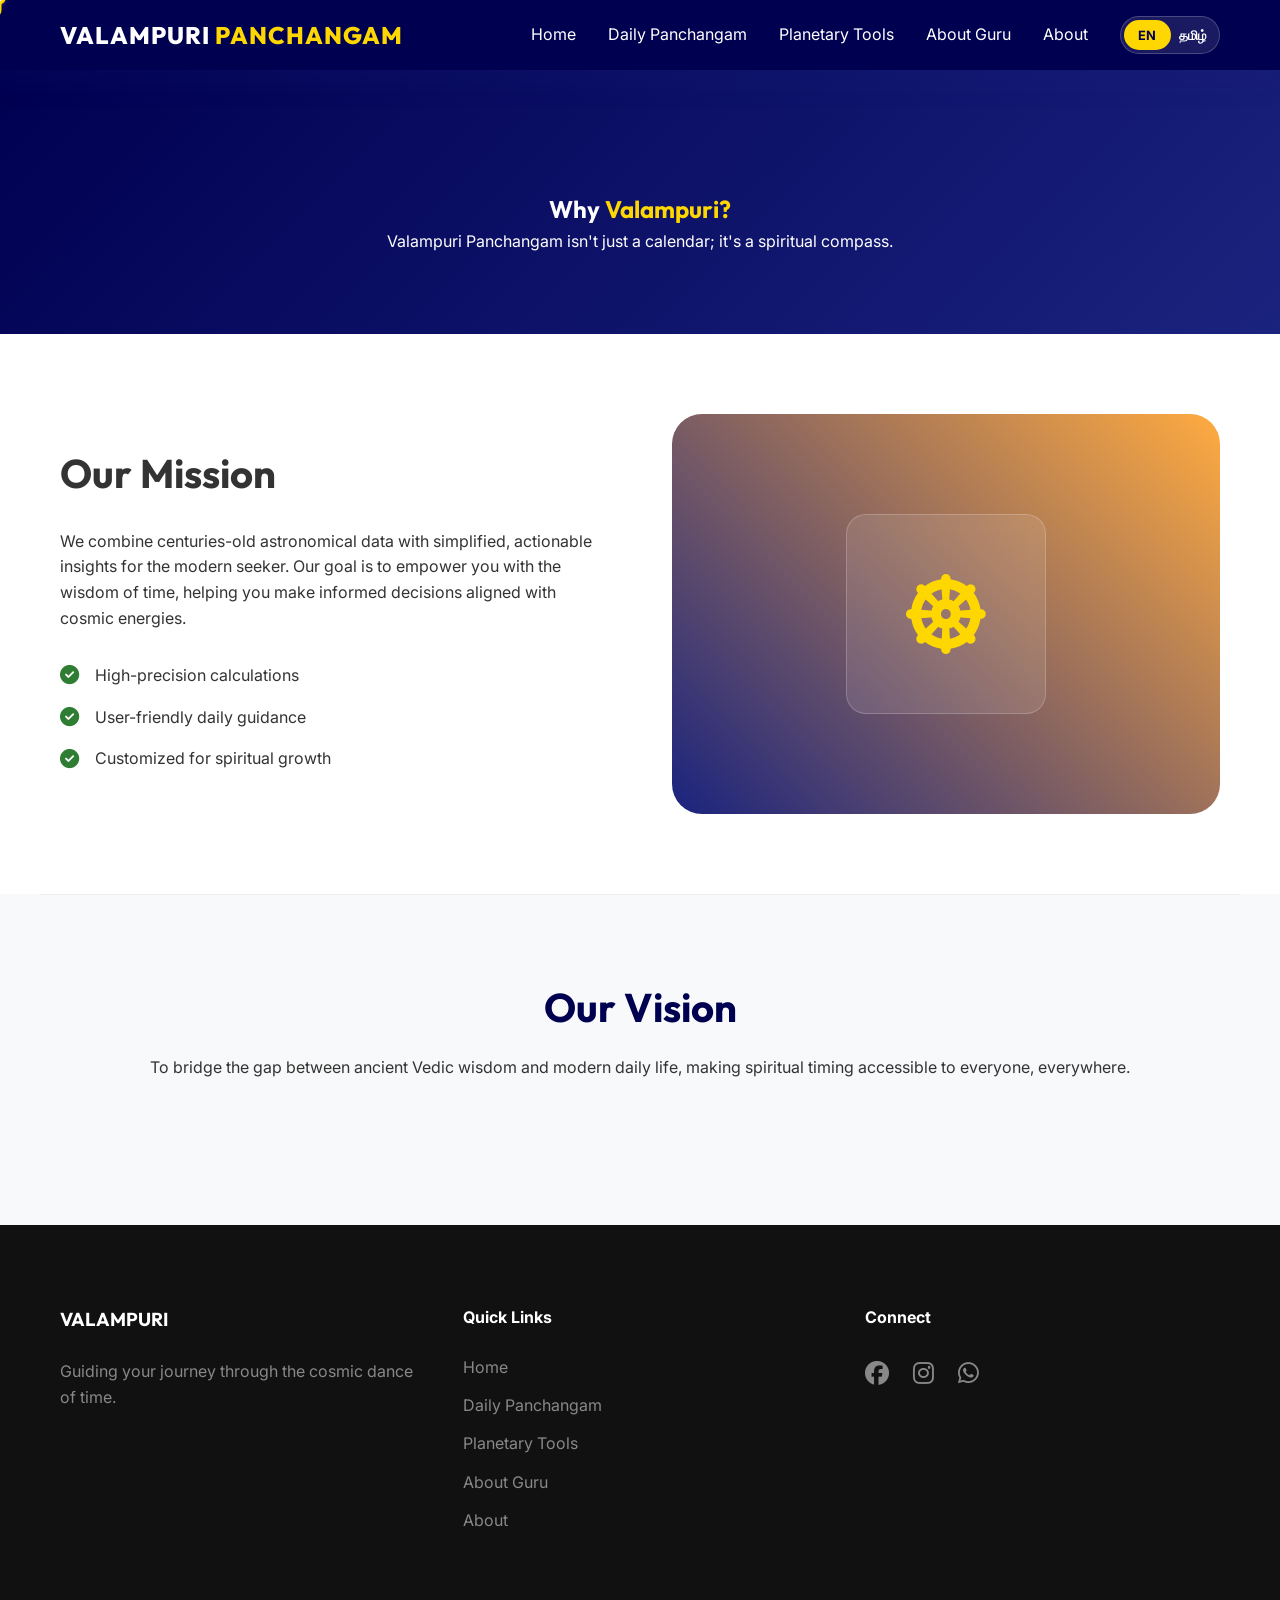
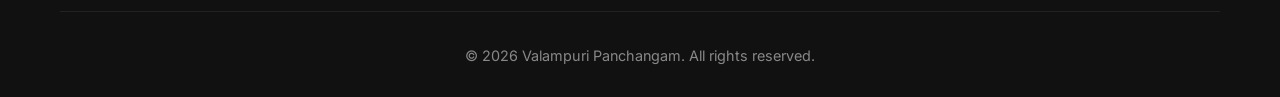
==== about.html @ 5caefc54 "Finalized custom Ganesh cursor and added dedicated Guru section with navigation updates" ====
<!DOCTYPE html>
<html lang="en">

<head>
    <meta charset="UTF-8">
    <meta name="viewport" content="width=device-width, initial-scale=1.0">
    <title>About Us | Valampuri Panchangam</title>
    <meta name="description"
        content="Learn about Valampuri Panchangam - your spiritual compass for daily cosmic alignment and prosperity.">
    <!-- Google Fonts -->
    <link rel="preconnect" href="https://fonts.googleapis.com">
    <link rel="preconnect" href="https://fonts.gstatic.com" crossorigin>
    <link
        href="https://fonts.googleapis.com/css2?family=Inter:wght@300;400;600&family=Outfit:wght@400;600;800&display=swap"
        rel="stylesheet">
    <!-- Custom CSS -->
    <link rel="stylesheet" href="style.css">
    <!-- Font Awesome for Icons -->
    <link rel="stylesheet" href="https://cdnjs.cloudflare.com/ajax/libs/font-awesome/6.4.0/css/all.min.css">
</head>

<body>
    <header>
        <nav class="container">
            <div class="logo">VALAMPURI <span>PANCHANGAM</span></div>
            <ul class="nav-links">
                <li><a href="index.html#home" data-i18n="nav_home">Home</a></li>
                <li><a href="panchangam.html" data-i18n="nav_panchangam">Daily Panchangam</a></li>
                <li><a href="tools.html" data-i18n="nav_tools">Planetary Tools</a></li>
                <li><a href="guru.html" data-i18n="nav_guru">About Guru</a></li>
                <li><a href="about.html" data-i18n="nav_about">About</a></li>
                <li>
                    <div class="lang-toggle" id="langToggle">
                        <span class="lang-opt" data-lang="en">EN</span>
                        <span class="lang-opt" data-lang="ta">தமிழ்</span>
                        <div class="lang-slider"></div>
                    </div>
                </li>
            </ul>
            <div class="menu-toggle"><i class="fas fa-bars"></i></div>
        </nav>
    </header>

    <main>
        <section class="tools-hero">
            <div class="container hero-content">
                <h1 data-i18n="about_title">Why <span class="highlight">Valampuri?</span></h1>
                <p data-i18n="about_desc">Valampuri Panchangam isn't just a calendar; it's a spiritual compass.</p>
            </div>
        </section>

        <section class="about reveal" style="background: #fff; padding: 80px 0;">
            <div class="container about-flex">
                <div class="about-text">
                    <h2 data-i18n="about_mission_title">Our Mission</h2>
                    <p data-i18n="about_mission_desc">We combine centuries-old astronomical data with simplified,
                        actionable insights for the modern seeker. Our goal is to empower you with the wisdom of time,
                        helping you make informed decisions aligned with cosmic energies.</p>
                    <ul class="check-list">
                        <li><i class="fas fa-check-circle"></i> <span data-i18n="about_point1">High-precision
                                calculations</span></li>
                        <li><i class="fas fa-check-circle"></i> <span data-i18n="about_point2">User-friendly daily
                                guidance</span></li>
                        <li><i class="fas fa-check-circle"></i> <span data-i18n="about_point3">Customized for spiritual
                                growth</span></li>
                    </ul>
                </div>
                <div class="about-image">
                    <div class="image-glass">
                        <i class="fas fa-dharmachakra"></i>
                    </div>
                </div>
            </div>
        </section>

        <section class="container reveal" style="padding: 80px 0; border-top: 1px solid #eee;">
            <div class="section-header">
                <h2 data-i18n="about_vision_title">Our Vision</h2>
                <p data-i18n="about_vision_desc">To bridge the gap between ancient Vedic wisdom and modern daily life,
                    making spiritual timing accessible to everyone, everywhere.</p>
            </div>
        </section>
    </main>

    <footer>
        <div class="container">
            <div class="footer-grid">
                <div class="footer-brand">
                    <h3 data-i18n="footer_brand">VALAMPURI</h3>
                    <p data-i18n="footer_desc">Guiding your journey through the cosmic dance of time.</p>
                </div>
                <div class="footer-links">
                    <h4 data-i18n="footer_links_title">Quick Links</h4>
                    <ul>
                        <li><a href="index.html#home" data-i18n="nav_home">Home</a></li>
                        <li><a href="panchangam.html" data-i18n="nav_panchangam">Daily Panchangam</a></li>
                        <li><a href="tools.html" data-i18n="nav_tools">Planetary Tools</a></li>
                        <li><a href="guru.html" data-i18n="nav_guru">About Guru</a></li>
                        <li><a href="about.html" data-i18n="nav_about">About</a></li>
                    </ul>
                </div>
                <div class="footer-contact">
                    <h4 data-i18n="footer_connect">Connect</h4>
                    <div class="social-icons">
                        <a href="#"><i class="fab fa-facebook"></i></a>
                        <a href="#"><i class="fab fa-instagram"></i></a>
                        <a href="#"><i class="fab fa-whatsapp"></i></a>
                    </div>
                </div>
            </div>
            <div class="footer-bottom">
                <p>&copy; 2026 Valampuri Panchangam. All rights reserved.</p>
            </div>
        </div>
    </footer>

    <script src="cursor.js" defer></script>
    <script>
        const translations = {
            en: {
                nav_home: "Home",
                nav_panchangam: "Daily Panchangam",
                nav_tools: "Planetary Tools",
                nav_guru: "About Guru",
                nav_about: "About",
                about_title: "Why <span class='highlight'>Valampuri?</span>",
                about_desc: "Valampuri Panchangam isn't just a calendar; it's a spiritual compass.",
                about_mission_title: "Our Mission",
                about_mission_desc: "We combine centuries-old astronomical data with simplified, actionable insights for the modern seeker. Our goal is to empower you with the wisdom of time, helping you make informed decisions aligned with cosmic energies.",
                about_point1: "High-precision calculations",
                about_point2: "User-friendly daily guidance",
                about_point3: "Customized for spiritual growth",
                about_vision_title: "Our Vision",
                about_vision_desc: "To bridge the gap between ancient Vedic wisdom and modern daily life, making spiritual timing accessible to everyone, everywhere.",
                footer_brand: "VALAMPURI",
                footer_desc: "Guiding your journey through the cosmic dance of time.",
                footer_links_title: "Quick Links",
                footer_connect: "Connect"
            },
            ta: {
                nav_home: "முகப்பு",
                nav_panchangam: "நித்ய பஞ்சாங்கம்",
                nav_tools: "கோள் கருவிகள்",
                nav_guru: "குருவைப் பற்றி",
                nav_about: "எங்களைப் பற்றி",
                about_title: "ஏன் <span class='highlight'>வலம்புரி?</span>",
                about_desc: "வலம்புரி பஞ்சாங்கம் என்பது ஒரு காலண்டர் மட்டுமல்ல; அது ஒரு ஆன்மீக திசைகாட்டி.",
                about_mission_title: "எங்கள் நோக்கம்",
                about_mission_desc: "நவீன தேடுபவருக்கான எளிய மற்றும் செயல்பாட்டு நுண்ணறிவுடன் பல நூற்றாண்டுகள் பழமையான வானியல் தரவை நாங்கள் இணைக்கிறோம். காலத்தின் ஞானத்தின் மூலம் உங்களுக்கு அதிகாரம் அளிப்பதே எங்களது குறிக்கோள்.",
                about_point1: "உயர் துல்லியமான கணக்கீடுகள்",
                about_point2: "பயன்படுத்த எளிதான தினசரி வழிகாட்டுதல்",
                about_point3: "ஆன்மீக வளர்ச்சிக்காக வடிவமைக்கப்பட்டது",
                about_vision_title: "எங்கள் பார்வை",
                about_vision_desc: "பண்டைய வேத ஞானத்திற்கும் நவீன அன்றாட வாழ்க்கைக்கும் இடையிலான இடைவெளியைக் குறைப்பதன் மூலம் ஆன்மீக நேரத்தை அனைவருக்கும் அணுகக்கூடியதாக மாற்றுவதே எங்கள் பார்வை.",
                footer_brand: "வலம்புரி",
                footer_desc: "காலத்தின் பிரபஞ்ச நடனத்தின் மூலம் உங்கள் பயணத்தை வழிநடத்துகிறது.",
                footer_links_title: "விரைவான இணைப்புகள்",
                footer_connect: "இணைக்கவும்"
            }
        };

        const langToggle = document.querySelector('#langToggle');
        const langOpts = document.querySelectorAll('.lang-opt');

        function updateLanguage(lang) {
            document.querySelectorAll('[data-i18n]').forEach(el => {
                const key = el.getAttribute('data-i18n');
                if (translations[lang] && translations[lang][key]) {
                    el.innerHTML = translations[lang][key];
                }
            });

            langToggle.classList.toggle('active', lang === 'ta');
            langOpts.forEach(opt => opt.classList.toggle('active', opt.dataset.lang === lang));
            localStorage.setItem('valampuri_lang', lang);
        }

        langToggle.addEventListener('click', () => {
            const currentLang = localStorage.getItem('valampuri_lang') || 'en';
            const nextLang = currentLang === 'en' ? 'ta' : 'en';
            updateLanguage(nextLang);
        });

        const savedLang = localStorage.getItem('valampuri_lang') || 'en';
        updateLanguage(savedLang);

        const menuToggle = document.querySelector('.menu-toggle');
        const navLinks = document.querySelector('.nav-links');
        menuToggle.addEventListener('click', () => {
            navLinks.classList.toggle('active');
        });

        const observer = new IntersectionObserver((entries) => {
            entries.forEach(entry => {
                if (entry.isIntersecting) {
                    entry.target.classList.add('active');
                }
            });
        }, { threshold: 0.1 });

        document.querySelectorAll('.reveal').forEach(el => observer.observe(el));
    </script>
</body>

</html>
---- style.css ----
:root {
    --primary: #1a237e;
    --primary-light: #534bae;
    --primary-dark: #000051;
    --secondary: #ffd700;
    --accent: #ffab40;
    --text-main: #333;
    --text-light: #f4f4f4;
    --white: #ffffff;
    --glass: rgba(255, 255, 255, 0.1);
    --glass-border: rgba(255, 255, 255, 0.2);
    --shadow: 0 8px 32px 0 rgba(31, 38, 135, 0.15);
}

* {
    margin: 0;
    padding: 0;
    box-sizing: border-box;
}

body {
    font-family: 'Inter', sans-serif;
    line-height: 1.6;
    color: var(--text-main);
    background-color: #f8f9fa;
    overflow-x: hidden;
    cursor: default;
    /* Fallback */
}

/* Custom Cursor Styles */
.cursor-dot,
.cursor-outline {
    pointer-events: none;
    position: fixed;
    top: 0;
    left: 0;
    transform: translate(-50%, -50%);
    z-index: 9999;
    transition: opacity 0.3s ease-in-out, transform 0.3s ease-out;
}

.cursor-dot {
    width: 6px;
    height: 6px;
    background-color: #ffffff;
    border-radius: 50%;
    box-shadow: 0 0 5px rgba(255, 255, 255, 0.8);
}

.cursor-outline {
    width: 44px;
    height: 44px;
    background-image: url('data:image/svg+xml;utf8,<svg xmlns="http://www.w3.org/2000/svg" width="44" height="44" viewBox="0 0 32 32"><path d="M12 11C12 7 14 4 16 4C18 4 20 7 20 11C20 15 18 18 16 18C16 18 16 21 16 23C16 27 12 28 10 28C8 28 7 26 7 24" stroke="%23ffd700" stroke-width="2.2" stroke-linecap="round" fill="none"/><path d="M20 9Q25 7 25 12Q25 15 20 14" stroke="%23ffd700" stroke-width="2" stroke-linecap="round" fill="none"/><path d="M12 9Q7 7 7 12Q7 15 12 14" stroke="%23ffd700" stroke-width="2" stroke-linecap="round" fill="none"/><circle cx="16" cy="10" r="1.2" fill="%23ffd700"/></svg>');
    background-size: contain;
    background-repeat: no-repeat;
    opacity: 1;
    display: flex;
    align-items: center;
    justify-content: center;
    pointer-events: none;
}

.cursor-star {
    width: 10px;
    height: 10px;
    background-color: var(--secondary);
    /* Premium Yellow */
    clip-path: polygon(50% 0%, 61% 39%, 100% 50%, 61% 61%, 50% 100%, 39% 61%, 0% 50%, 39% 39%);
    position: absolute;
    top: 10px;
    /* Positioned at the standard 'Third Eye' / Forehead area */
    left: 17px;
    animation: rotateStar 1.5s linear infinite;
}

@keyframes rotateStar {
    0% {
        transform: rotate(0deg);
    }

    100% {
        transform: rotate(360deg);
    }
}

/* Hidden on mobile/touch */
@media (hover: none) and (pointer: coarse) {

    .cursor-dot,
    .cursor-outline {
        display: none;
    }
}

body.cursor-hidden .cursor-dot,
body.cursor-hidden .cursor-outline {
    opacity: 0;
}

h1,
h2,
h3,
.logo {
    font-family: 'Outfit', sans-serif;
}

.container {
    max-width: 1200px;
    margin: 0 auto;
    padding: 0 20px;
}

/* Header & Nav */
header {
    background: var(--primary-dark);
    padding: 1rem 0;
    position: sticky;
    top: 0;
    z-index: 1000;
    box-shadow: var(--shadow);
}

nav {
    display: flex;
    justify-content: space-between;
    align-items: center;
}

.logo {
    color: var(--white);
    font-size: 1.5rem;
    font-weight: 800;
    letter-spacing: 1px;
}

.logo span {
    color: var(--secondary);
}

.nav-links {
    display: flex;
    list-style: none;
    gap: 2rem;
    align-items: center;
}

.nav-links a {
    color: var(--white);
    text-decoration: none;
    font-weight: 400;
    transition: color 0.3s;
}

.nav-links a:hover {
    color: var(--secondary);
}

.btn-primary {
    background: var(--accent);
    color: var(--white) !important;
    padding: 0.6rem 1.2rem;
    border-radius: 50px;
    font-weight: 600;
}

.menu-toggle {
    display: none;
    color: var(--white);
    font-size: 1.5rem;
}

/* Hero Section */
.hero {
    height: 90vh;
    background: linear-gradient(135deg, rgba(26, 35, 126, 0.8) 0%, rgba(26, 35, 126, 0.9) 100%), url('hero-bg.png');
    background-size: cover;
    background-position: center;
    position: relative;
    display: flex;
    align-items: center;
    color: var(--white);
    overflow: hidden;
    min-height: 100vh;
}

/* Scroll Reveal Classes */
.reveal {
    opacity: 0;
    transform: translateY(30px);
    transition: all 0.8s ease-out;
}

.reveal.active {
    opacity: 1;
    transform: translateY(0);
}


.hero-overlay {
    position: absolute;
    top: 0;
    left: 0;
    width: 100%;
    height: 100%;
    background: radial-gradient(circle at center, transparent 0%, rgba(0, 0, 0, 0.4) 100%);
}

.hero-content {
    position: relative;
    z-index: 1;
    text-align: center;
}

/* Modern Language Toggle */
.lang-toggle {
    display: flex;
    background: var(--glass);
    border: 1px solid var(--glass-border);
    border-radius: 50px;
    padding: 3px;
    position: relative;
    cursor: pointer;
    width: 100px;
    height: 38px;
    backdrop-filter: blur(10px);
    user-select: none;
}

.lang-opt {
    flex: 1;
    text-align: center;
    font-size: 0.8rem;
    font-weight: 700;
    color: var(--white);
    position: relative;
    z-index: 2;
    transition: color 0.3s;
    line-height: 32px;
}

.lang-opt.active {
    color: var(--primary-dark);
}

.lang-slider {
    position: absolute;
    top: 3px;
    left: 3px;
    width: 47px;
    height: 30px;
    background: var(--secondary);
    border-radius: 50px;
    z-index: 1;
    transition: transform 0.3s cubic-bezier(0.4, 0, 0.2, 1);
}

.lang-toggle.active .lang-slider {
    transform: translateX(47px);
}

.badge {
    background: var(--glass);
    border: 1px solid var(--glass-border);
    padding: 0.5rem 1rem;
    border-radius: 20px;
    font-size: 0.9rem;
    backdrop-filter: blur(4px);
    margin-bottom: 2rem;
    display: inline-block;
}

.hero h1 {
    font-size: clamp(2.5rem, 8vw, 4.5rem);
    margin-bottom: 1.5rem;
    line-height: 1.1;
}

.highlight {
    color: var(--secondary);
}

.hero p {
    font-size: 1.2rem;
    max-width: 700px;
    margin: 0 auto 2.5rem;
    opacity: 0.9;
}

.hero-btns {
    display: flex;
    gap: 1.5rem;
    justify-content: center;
}

.btn-glow {
    background: var(--secondary);
    color: var(--primary-dark);
    padding: 1rem 2.5rem;
    border-radius: 50px;
    text-decoration: none;
    font-weight: 800;
    box-shadow: 0 0 20px rgba(255, 215, 0, 0.4);
    transition: transform 0.3s, box-shadow 0.3s;
}

.btn-glow:hover {
    transform: translateY(-3px);
    box-shadow: 0 0 30px rgba(255, 215, 0, 0.6);
}

.btn-outline {
    border: 2px solid var(--white);
    color: var(--white);
    padding: 1rem 2.5rem;
    border-radius: 50px;
    text-decoration: none;
    font-weight: 600;
    transition: background 0.3s, color 0.3s;
}

.btn-outline:hover {
    background: var(--white);
    color: var(--primary-dark);
}

/* Features Section */
.features {
    padding: 100px 0;
    background: #fff;
}

.section-header {
    text-align: center;
    margin-bottom: 4rem;
}

.section-header h2 {
    font-size: 2.5rem;
    color: var(--primary-dark);
    margin-bottom: 1rem;
}

.feature-grid {
    display: grid;
    grid-template-columns: repeat(auto-fit, minmax(200px, 1fr));
    gap: 2rem;
}

.feature-card {
    background: #fff;
    padding: 2.5rem;
    border-radius: 20px;
    text-align: center;
    box-shadow: 0 10px 30px rgba(0, 0, 0, 0.05);
    transition: transform 0.3s;
    border: 1px solid #eee;
}

.feature-card:hover {
    transform: translateY(-10px);
}

.feature-card i {
    font-size: 2.5rem;
    color: var(--accent);
    margin-bottom: 1.5rem;
}

.feature-card h3 {
    margin-bottom: 1rem;
    color: var(--primary-dark);
}

/* About Section */
.about {
    padding: 100px 0;
    background: #f0f2f5;
}

.about-flex {
    display: flex;
    align-items: center;
    gap: 4rem;
}

.about-text {
    flex: 1;
}

.about-text h2 {
    font-size: 2.5rem;
    margin-bottom: 1.5rem;
}

.check-list {
    list-style: none;
    margin-top: 2rem;
}

.check-list li {
    margin-bottom: 1rem;
    display: flex;
    align-items: center;
    gap: 1rem;
}

.check-list i {
    color: #2e7d32;
    font-size: 1.2rem;
}

.about-image {
    flex: 1;
    height: 400px;
    background: linear-gradient(45deg, var(--primary), var(--accent));
    border-radius: 30px;
    display: flex;
    align-items: center;
    justify-content: center;
    position: relative;
}

.image-glass {
    width: 200px;
    height: 200px;
    background: rgba(255, 255, 255, 0.1);
    backdrop-filter: blur(10px);
    border: 1px solid rgba(255, 255, 255, 0.2);
    border-radius: 20px;
    display: flex;
    align-items: center;
    justify-content: center;
}

.image-glass i {
    font-size: 5rem;
    color: var(--secondary);
    animation: rotate 20s linear infinite;
}

@keyframes rotate {
    from {
        transform: rotate(0deg);
    }

    to {
        transform: rotate(360deg);
    }
}

/* Release Section */

/* Tools Page Specifics */
.tools-hero {
    padding: 120px 0 80px;
    background: linear-gradient(135deg, var(--primary-dark) 0%, var(--primary) 100%);
    color: var(--white);
    text-align: center;
}

.transit-grid {
    display: grid;
    grid-template-columns: repeat(auto-fit, minmax(250px, 1fr));
    gap: 2rem;
    padding: 80px 20px;
}

.planet-card {
    background: var(--white);
    padding: 3rem 2rem;
    border-radius: 25px;
    text-align: center;
    box-shadow: var(--shadow);
    border: 1px solid #eee;
    transition: transform 0.3s;
}

.planet-card:hover {
    transform: scale(1.05);
}

.planet-card i {
    font-size: 3rem;
    color: var(--accent);
    margin-bottom: 1.5rem;
}

.planet-card h3 {
    margin-bottom: 1rem;
    color: var(--primary-dark);
}

.planet-card p {
    font-size: 0.95rem;
    color: #666;
}

.data-section {
    padding-bottom: 100px;
}

.table-container {
    overflow-x: auto;
    width: 100%;
    margin-top: 3rem;
    background: #fff;
    border-radius: 20px;
    box-shadow: var(--shadow);
}

.transit-table {
    width: 100%;
    border-collapse: collapse;
}

.transit-table th,
.transit-table td {
    padding: 1.5rem;
    text-align: left;
    border-bottom: 1px solid #eee;
}

.transit-table th {
    background: var(--primary-dark);
    color: var(--white);
    font-weight: 600;
}

.transit-table tr:hover {
    background: #fcfcfc;
}

.selector-box {
    margin-top: 50px;
    background: var(--white);
    padding: 2rem;
    border-radius: 20px;
    box-shadow: var(--shadow);
    display: flex;
    align-items: center;
    justify-content: center;
    gap: 2rem;
    border: 1px solid #eee;
}

.selector-box label {
    font-weight: 600;
    color: var(--primary-dark);
}

.data-select {
    padding: 0.8rem 1.5rem;
    border-radius: 50px;
    border: 1px solid #ddd;
    outline: none;
    font-family: inherit;
    font-size: 1rem;
    min-width: 200px;
    cursor: pointer;
    transition: border-color 0.3s;
}

.data-select:focus {
    border-color: var(--accent);
}

@media (max-width: 600px) {

    .transit-table th,
    .transit-table td {
        padding: 0.8rem 0.5rem;
        font-size: 0.8rem;
    }

    .transit-table th:nth-child(1),
    .transit-table td:nth-child(1) {
        width: 25%;
    }

    .transit-table th:nth-child(2),
    .transit-table td:nth-child(2) {
        width: 30%;
    }

    .transit-table th:nth-child(3),
    .transit-table td:nth-child(3) {
        width: 25%;
    }

    .transit-table th:nth-child(4),
    .transit-table td:nth-child(4) {
        width: 20%;
    }
}

/* Footer */
footer {
    background: #111;
    color: #888;
    padding: 80px 0 30px;
}

.footer-grid {
    display: grid;
    grid-template-columns: repeat(auto-fit, minmax(250px, 1fr));
    gap: 3rem;
    margin-bottom: 4rem;
}

.footer-brand h3 {
    color: var(--white);
    margin-bottom: 1.5rem;
}

.footer-links h4,
.footer-contact h4 {
    color: var(--white);
    margin-bottom: 1.5rem;
}

.footer-links ul {
    list-style: none;
}

.footer-links li {
    margin-bottom: 0.8rem;
}

.footer-links a {
    color: #888;
    text-decoration: none;
    transition: color 0.3s;
}

.footer-links a:hover {
    color: var(--secondary);
}

.social-icons {
    display: flex;
    gap: 1.5rem;
    font-size: 1.5rem;
}

.social-icons a {
    color: #888;
    transition: color 0.3s;
}

.social-icons a:hover {
    color: var(--white);
}

.footer-bottom {
    border-top: 1px solid #222;
    padding-top: 2rem;
    text-align: center;
    font-size: 0.9rem;
}

/* Mobile Responsiveness */
@media (max-width: 768px) {
    .nav-links {
        display: none;
        flex-direction: column;
        position: absolute;
        top: 100%;
        left: 0;
        width: 100%;
        background: var(--primary-dark);
        padding: 2rem;
        gap: 1.5rem;
    }

    .nav-links.active {
        display: flex;
    }

    .menu-toggle {
        display: block;
        cursor: pointer;
    }

    .about-flex {
        flex-direction: column;
    }

    .notify-form {
        flex-direction: column;
    }

    .notify-form button {
        width: 100%;
    }
}

/* Popup Overlay */
.popup-overlay {
    position: fixed;
    top: 0;
    left: 0;
    width: 100%;
    height: 100%;
    background: rgba(0, 0, 0, 0.7);
    backdrop-filter: blur(8px);
    z-index: 2000;
    display: none;
    /* Hidden by default */
    align-items: center;
    justify-content: center;
    opacity: 0;
    transition: opacity 0.5s ease;
}

.popup-overlay.active {
    display: flex;
    opacity: 1;
}

.popup-content {
    position: relative;
    background: var(--white);
    border: none;
    padding: 2rem;
    border-radius: 20px;
    max-width: 400px;
    width: 90%;
    text-align: center;
    box-shadow: 0 20px 40px rgba(0, 0, 0, 0.2);
    transform: scale(0.8);
    transition: transform 0.5s cubic-bezier(0.34, 1.56, 0.64, 1);
    color: var(--text-main);
}

.popup-overlay.active .popup-content {
    transform: scale(1);
}

.popup-image {
    width: 100%;
    height: auto;
    border-radius: 15px;
    margin-bottom: 1.2rem;
    box-shadow: 0 5px 15px rgba(0, 0, 0, 0.3);
}

.popup-close {
    position: absolute;
    top: 10px;
    right: 15px;
    font-size: 2rem;
    color: var(--primary-dark);
    cursor: pointer;
    transition: transform 0.3s;
    line-height: 1;
    z-index: 10;
}

.popup-close:hover {
    transform: scale(1.1);
}

.popup-title {
    font-size: 1.8rem;
    margin-bottom: 1rem;
    color: var(--primary-dark);
}

.popup-text {
    font-size: 1.2rem;
    line-height: 1.5;
    margin-bottom: 2rem;
    color: var(--text-main);
    font-weight: 600;
}

.popup-btn {
    display: inline-block;
    background: var(--secondary);
    color: var(--primary-dark);
    padding: 0.8rem 2rem;
    border-radius: 50px;
    text-decoration: none;
    font-weight: 800;
    cursor: pointer;
    transition: transform 0.3s;
}

.popup-btn:hover {
    transform: translateY(-2px);
}

@media (max-width: 480px) {
    .popup-content {
        padding: 1.5rem;
    }

    .popup-title {
        font-size: 1.5rem;
    }
}
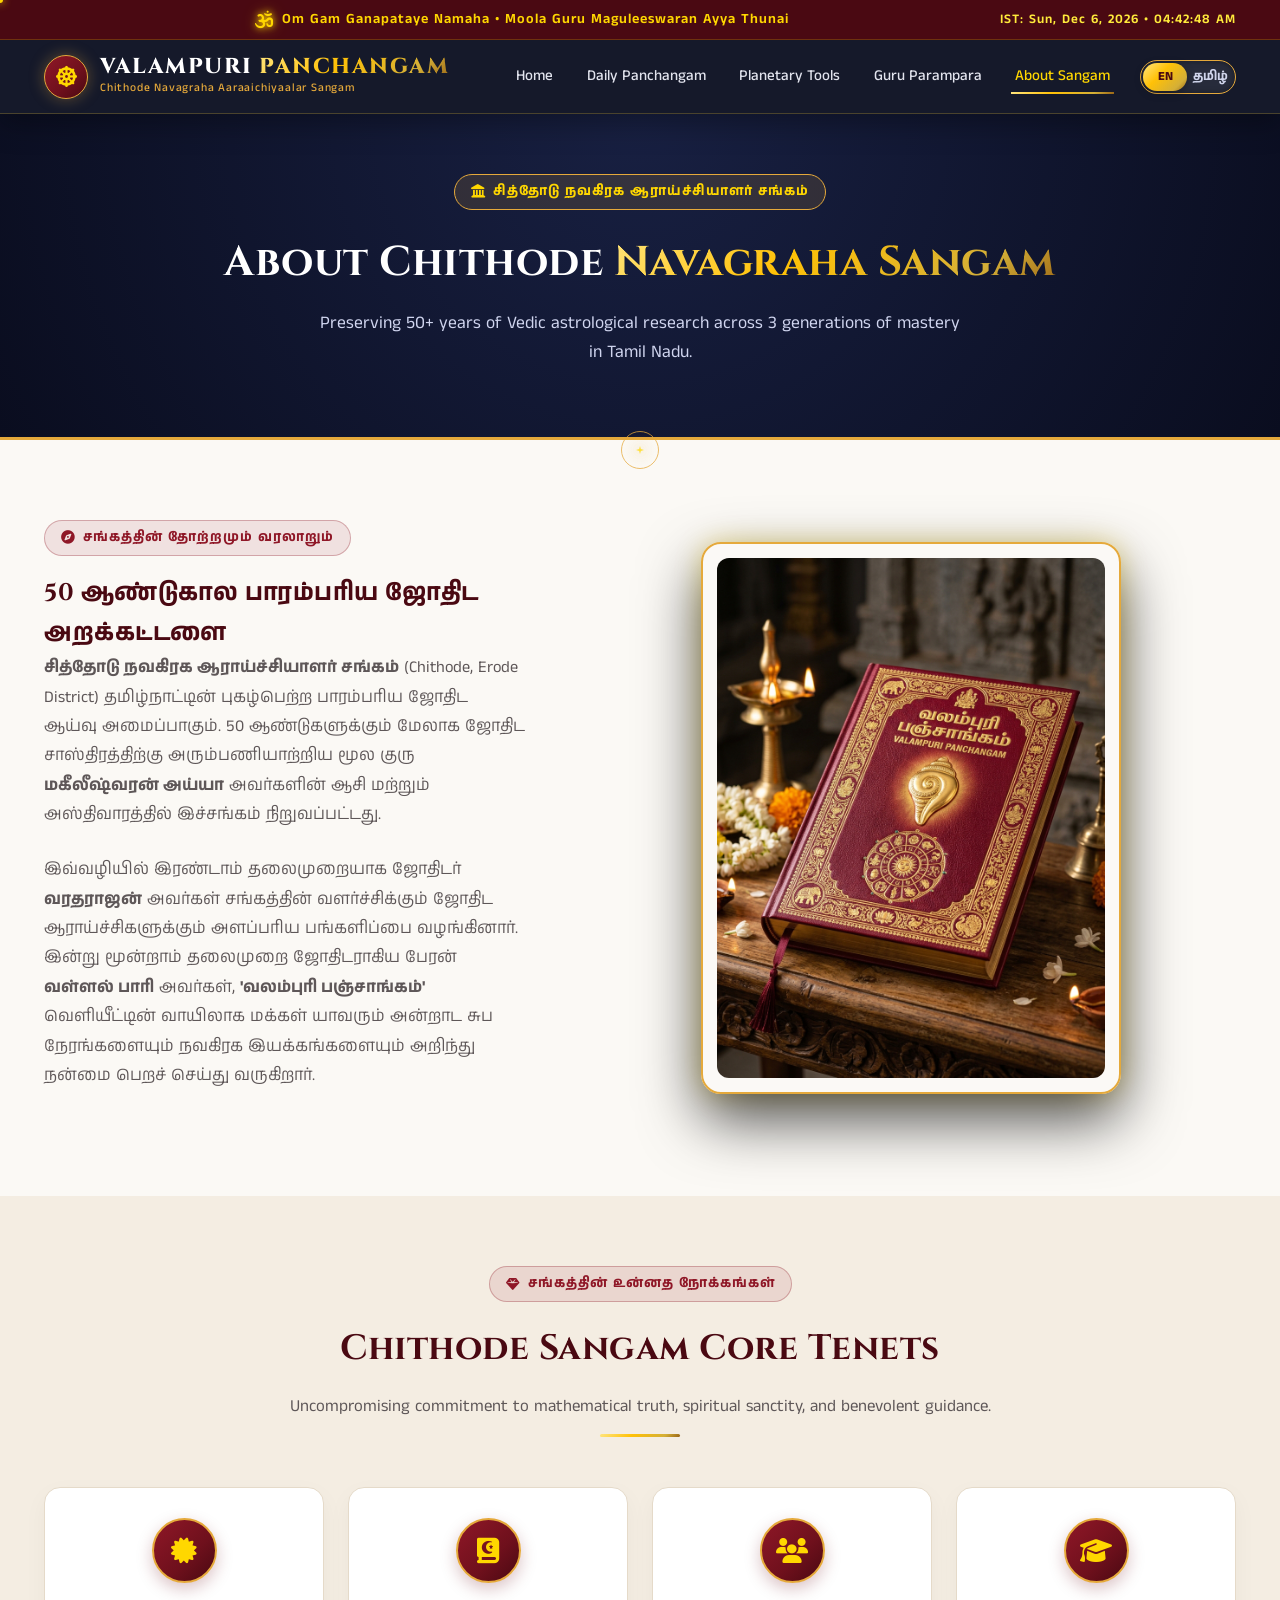
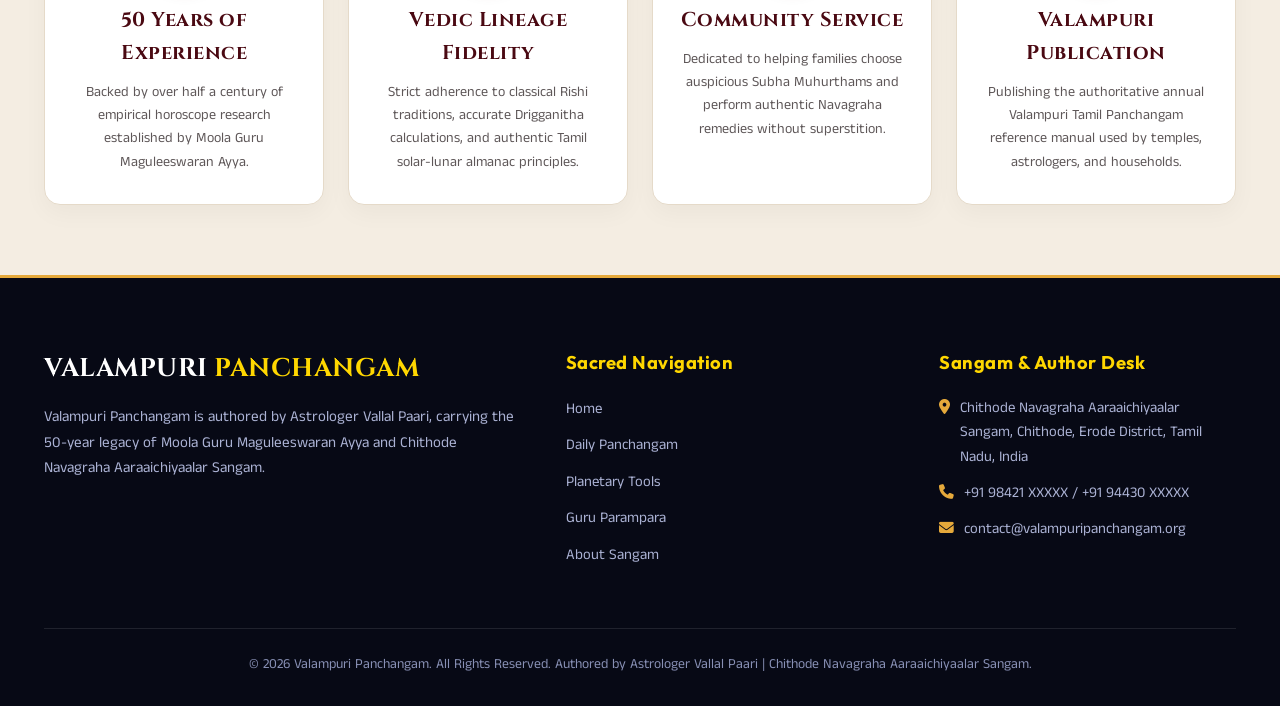
==== commit da4a2978: "feat: Full responsive overhaul - mobile nav, Om glow, panchangam engine, bilingual i18n, transit too" ====
--- a/about.html
+++ b/about.html
@@ -4,201 +4,192 @@
 <head>
     <meta charset="UTF-8">
     <meta name="viewport" content="width=device-width, initial-scale=1.0">
-    <title>About Us | Valampuri Panchangam</title>
+    <title>About Sangam & Lineage | Chithode Navagraha Aaraaichiyaalar Sangam</title>
     <meta name="description"
-        content="Learn about Valampuri Panchangam - your spiritual compass for daily cosmic alignment and prosperity.">
+        content="History of Chithode Navagraha Aaraaichiyaalar Sangam, founded with the blessings of 50-year veteran Moola Guru Maguleeswaran Ayya, Astrologer Varatharaajan, and Astrologer Vallal Paari.">
     <!-- Google Fonts -->
     <link rel="preconnect" href="https://fonts.googleapis.com">
     <link rel="preconnect" href="https://fonts.gstatic.com" crossorigin>
     <link
-        href="https://fonts.googleapis.com/css2?family=Inter:wght@300;400;600&family=Outfit:wght@400;600;800&display=swap"
+        href="https://fonts.googleapis.com/css2?family=Anek+Tamil:wght@300;400;500;600;700;800&family=Cinzel:wght@500;600;700;800;900&family=Inter:wght@300;400;500;600;700&family=Noto+Sans+Tamil:wght@300;400;500;600;700;800&family=Outfit:wght@400;500;600;700;800;900&display=swap"
         rel="stylesheet">
-    <!-- Custom CSS -->
-    <link rel="stylesheet" href="style.css">
     <!-- Font Awesome for Icons -->
     <link rel="stylesheet" href="https://cdnjs.cloudflare.com/ajax/libs/font-awesome/6.4.0/css/all.min.css">
+    <!-- Master CSS -->
+    <link rel="stylesheet" href="style.css">
 </head>
 
 <body>
+    <!-- Top Bar -->
+    <div class="top-invoc-bar">
+        <div class="container">
+            <div class="invoc-text">
+                <i class="fas fa-om"></i>
+                <span data-i18n="top_invoc">Om Gam Ganapataye Namaha • Moola Guru Maguleeswaran Ayya Thunai</span>
+            </div>
+            <div id="liveTimeTicker" style="font-size: 0.82rem; color: #ffeb3b;"></div>
+        </div>
+    </div>
+
+    <!-- Header -->
     <header>
         <nav class="container">
-            <div class="logo">VALAMPURI <span>PANCHANGAM</span></div>
+            <a href="index.html" class="brand-container">
+                <div class="brand-logo-icon">
+                    <i class="fas fa-dharmachakra"></i>
+                </div>
+                <div class="logo-text-wrap">
+                    <div class="logo-title">VALAMPURI <span>PANCHANGAM</span></div>
+                    <div class="logo-subtitle" data-i18n="brand_subtitle">Chithode Navagraha Aaraaichiyaalar Sangam</div>
+                </div>
+            </a>
+
             <ul class="nav-links">
-                <li><a href="index.html#home" data-i18n="nav_home">Home</a></li>
+                <li><a href="index.html" data-i18n="nav_home">Home</a></li>
                 <li><a href="panchangam.html" data-i18n="nav_panchangam">Daily Panchangam</a></li>
                 <li><a href="tools.html" data-i18n="nav_tools">Planetary Tools</a></li>
-                <li><a href="guru.html" data-i18n="nav_guru">About Guru</a></li>
-                <li><a href="about.html" data-i18n="nav_about">About</a></li>
+                <li><a href="guru.html" data-i18n="nav_guru">Guru Parampara</a></li>
+                <li><a href="about.html" class="active" data-i18n="nav_about">About Sangam</a></li>
                 <li>
-                    <div class="lang-toggle" id="langToggle">
+                    <div class="lang-toggle" id="langToggle" title="Switch Language / மொழியை மாற்றுக">
                         <span class="lang-opt" data-lang="en">EN</span>
                         <span class="lang-opt" data-lang="ta">தமிழ்</span>
                         <div class="lang-slider"></div>
                     </div>
                 </li>
             </ul>
+
             <div class="menu-toggle"><i class="fas fa-bars"></i></div>
         </nav>
     </header>
 
     <main>
-        <section class="tools-hero">
-            <div class="container hero-content">
-                <h1 data-i18n="about_title">Why <span class="highlight">Valampuri?</span></h1>
-                <p data-i18n="about_desc">Valampuri Panchangam isn't just a calendar; it's a spiritual compass.</p>
+        <!-- Hero Section -->
+        <section class="page-hero">
+            <div class="container">
+                <div class="badge-sacred">
+                    <i class="fas fa-landmark"></i>
+                    சித்தோடு நவகிரக ஆராய்ச்சியாளர் சங்கம்
+                </div>
+                <h1>About Chithode <span class="highlight">Navagraha Sangam</span></h1>
+                <p>Preserving 50+ years of Vedic astrological research across 3 generations of mastery in Tamil Nadu.</p>
             </div>
         </section>
 
-        <section class="about reveal" style="background: #fff; padding: 80px 0;">
-            <div class="container about-flex">
-                <div class="about-text">
-                    <h2 data-i18n="about_mission_title">Our Mission</h2>
-                    <p data-i18n="about_mission_desc">We combine centuries-old astronomical data with simplified,
-                        actionable insights for the modern seeker. Our goal is to empower you with the wisdom of time,
-                        helping you make informed decisions aligned with cosmic energies.</p>
-                    <ul class="check-list">
-                        <li><i class="fas fa-check-circle"></i> <span data-i18n="about_point1">High-precision
-                                calculations</span></li>
-                        <li><i class="fas fa-check-circle"></i> <span data-i18n="about_point2">User-friendly daily
-                                guidance</span></li>
-                        <li><i class="fas fa-check-circle"></i> <span data-i18n="about_point3">Customized for spiritual
-                                growth</span></li>
-                    </ul>
-                </div>
-                <div class="about-image">
-                    <div class="image-glass">
-                        <i class="fas fa-dharmachakra"></i>
+        <!-- Mission & Lineage Story -->
+        <section class="about reveal" style="padding: 80px 0; background: var(--bg-light);">
+            <div class="container">
+                <div class="guru-grid">
+                    <div>
+                        <div class="badge-sacred" style="background: rgba(143, 23, 39, 0.1); color: var(--primary-crimson); border-color: rgba(143, 23, 39, 0.3);">
+                            <i class="fas fa-compass"></i>
+                            சங்கத்தின் தோற்றமும் வரலாறும்
+                        </div>
+                        <h2>50 ஆண்டுகால பாரம்பரிய ஜோதிட அறக்கட்டளை</h2>
+                        <p class="guru-bio-text">
+                            <strong>சித்தோடு நவகிரக ஆராய்ச்சியாளர் சங்கம்</strong> (Chithode, Erode District) தமிழ்நாட்டின் புகழ்பெற்ற பாரம்பரிய ஜோதிட ஆய்வு அமைப்பாகும். 50 ஆண்டுகளுக்கும் மேலாக ஜோதிட சாஸ்திரத்திற்கு அரும்பணியாற்றிய மூல குரு <strong>மகீலீஷ்வரன் அய்யா</strong> அவர்களின் ஆசி மற்றும் அஸ்திவாரத்தில் இச்சங்கம் நிறுவப்பட்டது.
+                        </p>
+                        <p class="guru-bio-text">
+                            இவ்வழியில் இரண்டாம் தலைமுறையாக ஜோதிடர் <strong>வரதராஜன்</strong> அவர்கள் சங்கத்தின் வளர்ச்சிக்கும் ஜோதிட ஆராய்ச்சிகளுக்கும் அளப்பரிய பங்களிப்பை வழங்கினார். இன்று மூன்றாம் தலைமுறை ஜோதிடராகிய பேரன் <strong>வள்ளல் பாரி</strong> அவர்கள், <strong>'வலம்புரி பஞ்சாங்கம்'</strong> வெளியீட்டின் வாயிலாக மக்கள் யாவரும் அன்றாட சுப நேரங்களையும் நவகிரக இயக்கங்களையும் அறிந்து நன்மை பெறச் செய்து வருகிறார்.
+                        </p>
+                    </div>
+
+                    <div class="book-cover-frame" style="max-width: 420px; margin: 0 auto;">
+                        <img src="valampuri-book.jpg" alt="Valampuri Panchangam Heritage">
                     </div>
                 </div>
             </div>
         </section>
 
-        <section class="container reveal" style="padding: 80px 0; border-top: 1px solid #eee;">
-            <div class="section-header">
-                <h2 data-i18n="about_vision_title">Our Vision</h2>
-                <p data-i18n="about_vision_desc">To bridge the gap between ancient Vedic wisdom and modern daily life,
-                    making spiritual timing accessible to everyone, everywhere.</p>
+        <!-- Core Institutional Values -->
+        <section class="angas-section reveal">
+            <div class="container">
+                <div class="section-header">
+                    <div class="badge-sacred" style="background: rgba(143, 23, 39, 0.1); color: var(--primary-crimson); border-color: rgba(143, 23, 39, 0.3);">
+                        <i class="fas fa-gem"></i>
+                        சங்கத்தின் உன்னத நோக்கங்கள்
+                    </div>
+                    <h2>Chithode Sangam Core Tenets</h2>
+                    <p>Uncompromising commitment to mathematical truth, spiritual sanctity, and benevolent guidance.</p>
+                    <div class="section-divider"></div>
+                </div>
+
+                <div class="angas-grid">
+                    <div class="anga-card">
+                        <div class="anga-icon-wrap"><i class="fas fa-certificate"></i></div>
+                        <h3>50 Years of Experience</h3>
+                        <p>Backed by over half a century of empirical horoscope research established by Moola Guru Maguleeswaran Ayya.</p>
+                    </div>
+
+                    <div class="anga-card">
+                        <div class="anga-icon-wrap"><i class="fas fa-book-quran"></i></div>
+                        <h3>Vedic Lineage Fidelity</h3>
+                        <p>Strict adherence to classical Rishi traditions, accurate Drigganitha calculations, and authentic Tamil solar-lunar almanac principles.</p>
+                    </div>
+
+                    <div class="anga-card">
+                        <div class="anga-icon-wrap"><i class="fas fa-users"></i></div>
+                        <h3>Community Service</h3>
+                        <p>Dedicated to helping families choose auspicious Subha Muhurthams and perform authentic Navagraha remedies without superstition.</p>
+                    </div>
+
+                    <div class="anga-card">
+                        <div class="anga-icon-wrap"><i class="fas fa-graduation-cap"></i></div>
+                        <h3>Valampuri Publication</h3>
+                        <p>Publishing the authoritative annual Valampuri Tamil Panchangam reference manual used by temples, astrologers, and households.</p>
+                    </div>
+                </div>
             </div>
         </section>
     </main>
 
+    <!-- Footer -->
     <footer>
         <div class="container">
             <div class="footer-grid">
                 <div class="footer-brand">
-                    <h3 data-i18n="footer_brand">VALAMPURI</h3>
-                    <p data-i18n="footer_desc">Guiding your journey through the cosmic dance of time.</p>
+                    <h3>VALAMPURI <span>PANCHANGAM</span></h3>
+                    <p data-i18n="footer_about">Valampuri Panchangam is authored by Astrologer Vallal Paari, carrying the 50-year legacy of Moola Guru Maguleeswaran Ayya and Chithode Navagraha Aaraaichiyaalar Sangam.</p>
                 </div>
+
                 <div class="footer-links">
-                    <h4 data-i18n="footer_links_title">Quick Links</h4>
+                    <h4 data-i18n="footer_quick_links">Sacred Navigation</h4>
                     <ul>
-                        <li><a href="index.html#home" data-i18n="nav_home">Home</a></li>
+                        <li><a href="index.html" data-i18n="nav_home">Home</a></li>
                         <li><a href="panchangam.html" data-i18n="nav_panchangam">Daily Panchangam</a></li>
                         <li><a href="tools.html" data-i18n="nav_tools">Planetary Tools</a></li>
-                        <li><a href="guru.html" data-i18n="nav_guru">About Guru</a></li>
-                        <li><a href="about.html" data-i18n="nav_about">About</a></li>
+                        <li><a href="guru.html" data-i18n="nav_guru">Guru Parampara</a></li>
+                        <li><a href="about.html" data-i18n="nav_about">About Sangam</a></li>
                     </ul>
                 </div>
+
                 <div class="footer-contact">
-                    <h4 data-i18n="footer_connect">Connect</h4>
-                    <div class="social-icons">
-                        <a href="#"><i class="fab fa-facebook"></i></a>
-                        <a href="#"><i class="fab fa-instagram"></i></a>
-                        <a href="#"><i class="fab fa-whatsapp"></i></a>
-                    </div>
+                    <h4 data-i18n="footer_contact_info">Sangam & Author Desk</h4>
+                    <p><i class="fas fa-location-dot"></i> <span data-i18n="footer_address">Chithode Navagraha Aaraaichiyaalar Sangam, Chithode, Erode District, Tamil Nadu, India</span></p>
+                    <p><i class="fas fa-phone"></i> +91 98421 XXXXX / +91 94430 XXXXX</p>
+                    <p><i class="fas fa-envelope"></i> contact@valampuripanchangam.org</p>
                 </div>
             </div>
+
             <div class="footer-bottom">
-                <p>&copy; 2026 Valampuri Panchangam. All rights reserved.</p>
+                <p data-i18n="footer_rights">© 2026 Valampuri Panchangam. All Rights Reserved. Authored by Astrologer Vallal Paari | Chithode Navagraha Aaraaichiyaalar Sangam.</p>
             </div>
         </div>
     </footer>
 
+    <!-- Scripts -->
     <script src="cursor.js" defer></script>
+    <script src="panchangam-engine.js"></script>
     <script>
-        const translations = {
-            en: {
-                nav_home: "Home",
-                nav_panchangam: "Daily Panchangam",
-                nav_tools: "Planetary Tools",
-                nav_guru: "About Guru",
-                nav_about: "About",
-                about_title: "Why <span class='highlight'>Valampuri?</span>",
-                about_desc: "Valampuri Panchangam isn't just a calendar; it's a spiritual compass.",
-                about_mission_title: "Our Mission",
-                about_mission_desc: "We combine centuries-old astronomical data with simplified, actionable insights for the modern seeker. Our goal is to empower you with the wisdom of time, helping you make informed decisions aligned with cosmic energies.",
-                about_point1: "High-precision calculations",
-                about_point2: "User-friendly daily guidance",
-                about_point3: "Customized for spiritual growth",
-                about_vision_title: "Our Vision",
-                about_vision_desc: "To bridge the gap between ancient Vedic wisdom and modern daily life, making spiritual timing accessible to everyone, everywhere.",
-                footer_brand: "VALAMPURI",
-                footer_desc: "Guiding your journey through the cosmic dance of time.",
-                footer_links_title: "Quick Links",
-                footer_connect: "Connect"
-            },
-            ta: {
-                nav_home: "முகப்பு",
-                nav_panchangam: "நித்ய பஞ்சாங்கம்",
-                nav_tools: "கோள் கருவிகள்",
-                nav_guru: "குருவைப் பற்றி",
-                nav_about: "எங்களைப் பற்றி",
-                about_title: "ஏன் <span class='highlight'>வலம்புரி?</span>",
-                about_desc: "வலம்புரி பஞ்சாங்கம் என்பது ஒரு காலண்டர் மட்டுமல்ல; அது ஒரு ஆன்மீக திசைகாட்டி.",
-                about_mission_title: "எங்கள் நோக்கம்",
-                about_mission_desc: "நவீன தேடுபவருக்கான எளிய மற்றும் செயல்பாட்டு நுண்ணறிவுடன் பல நூற்றாண்டுகள் பழமையான வானியல் தரவை நாங்கள் இணைக்கிறோம். காலத்தின் ஞானத்தின் மூலம் உங்களுக்கு அதிகாரம் அளிப்பதே எங்களது குறிக்கோள்.",
-                about_point1: "உயர் துல்லியமான கணக்கீடுகள்",
-                about_point2: "பயன்படுத்த எளிதான தினசரி வழிகாட்டுதல்",
-                about_point3: "ஆன்மீக வளர்ச்சிக்காக வடிவமைக்கப்பட்டது",
-                about_vision_title: "எங்கள் பார்வை",
-                about_vision_desc: "பண்டைய வேத ஞானத்திற்கும் நவீன அன்றாட வாழ்க்கைக்கும் இடையிலான இடைவெளியைக் குறைப்பதன் மூலம் ஆன்மீக நேரத்தை அனைவருக்கும் அணுகக்கூடியதாக மாற்றுவதே எங்கள் பார்வை.",
-                footer_brand: "வலம்புரி",
-                footer_desc: "காலத்தின் பிரபஞ்ச நடனத்தின் மூலம் உங்கள் பயணத்தை வழிநடத்துகிறது.",
-                footer_links_title: "விரைவான இணைப்புகள்",
-                footer_connect: "இணைக்கவும்"
-            }
-        };
-
-        const langToggle = document.querySelector('#langToggle');
-        const langOpts = document.querySelectorAll('.lang-opt');
-
-        function updateLanguage(lang) {
-            document.querySelectorAll('[data-i18n]').forEach(el => {
-                const key = el.getAttribute('data-i18n');
-                if (translations[lang] && translations[lang][key]) {
-                    el.innerHTML = translations[lang][key];
-                }
-            });
-
-            langToggle.classList.toggle('active', lang === 'ta');
-            langOpts.forEach(opt => opt.classList.toggle('active', opt.dataset.lang === lang));
-            localStorage.setItem('valampuri_lang', lang);
+        function updateLiveTime() {
+            const now = new Date();
+            const timeStr = now.toLocaleTimeString('en-US', { hour: '2-digit', minute: '2-digit', second: '2-digit', hour12: true });
+            const dateStr = now.toLocaleDateString('en-US', { weekday: 'short', month: 'short', day: 'numeric', year: 'numeric' });
+            const ticker = document.getElementById('liveTimeTicker');
+            if (ticker) ticker.textContent = `IST: ${dateStr} • ${timeStr}`;
         }
-
-        langToggle.addEventListener('click', () => {
-            const currentLang = localStorage.getItem('valampuri_lang') || 'en';
-            const nextLang = currentLang === 'en' ? 'ta' : 'en';
-            updateLanguage(nextLang);
-        });
-
-        const savedLang = localStorage.getItem('valampuri_lang') || 'en';
-        updateLanguage(savedLang);
-
-        const menuToggle = document.querySelector('.menu-toggle');
-        const navLinks = document.querySelector('.nav-links');
-        menuToggle.addEventListener('click', () => {
-            navLinks.classList.toggle('active');
-        });
-
-        const observer = new IntersectionObserver((entries) => {
-            entries.forEach(entry => {
-                if (entry.isIntersecting) {
-                    entry.target.classList.add('active');
-                }
-            });
-        }, { threshold: 0.1 });
-
-        document.querySelectorAll('.reveal').forEach(el => observer.observe(el));
+        setInterval(updateLiveTime, 1000);
+        updateLiveTime();
     </script>
 </body>
 
--- a/style.css
+++ b/style.css
@@ -1,15 +1,42 @@
+/* ==========================================================================
+   Valampuri Panchangam - Sacred Vedic Master Stylesheet
+   Designed for Prasanna Jothidamani Thilak.Ki.Baskaran / Valampuri Institute
+   ========================================================================== */
+
+@import url('https://fonts.googleapis.com/css2?family=Anek+Tamil:wght@300;400;500;600;700;800&family=Cinzel:wght@500;600;700;800;900&family=Inter:wght@300;400;500;600;700&family=Noto+Sans+Tamil:wght@300;400;500;600;700;800&family=Outfit:wght@400;500;600;700;800;900&display=swap');
+
 :root {
-    --primary: #1a237e;
-    --primary-light: #534bae;
-    --primary-dark: #000051;
-    --secondary: #ffd700;
-    --accent: #ffab40;
-    --text-main: #333;
-    --text-light: #f4f4f4;
-    --white: #ffffff;
-    --glass: rgba(255, 255, 255, 0.1);
-    --glass-border: rgba(255, 255, 255, 0.2);
-    --shadow: 0 8px 32px 0 rgba(31, 38, 135, 0.15);
+    /* Auspicious Vedic Color Palette */
+    --primary-maroon: #6e101c;
+    --primary-dark: #4a0912;
+    --primary-crimson: #8f1727;
+    --cosmic-navy: #090d1f;
+    --cosmic-deep: #050711;
+    --cosmic-card: rgba(16, 22, 48, 0.88);
+    --cosmic-border: rgba(212, 175, 55, 0.28);
+    
+    /* Sacred Gold & Brass Accents */
+    --gold-primary: #e5a93b;
+    --gold-bright: #ffd700;
+    --gold-dark: #b8860b;
+    --gold-gradient: linear-gradient(135deg, #ffe57f 0%, #ffc107 40%, #d4af37 80%, #996515 100%);
+    --gold-glow: 0 0 25px rgba(255, 215, 0, 0.35);
+    --maroon-gradient: linear-gradient(135deg, #8f1727 0%, #6e101c 60%, #4a0912 100%);
+    
+    /* Neutral & Background Tones */
+    --bg-light: #fbf9f5;
+    --bg-sand: #f4ede2;
+    --text-dark: #221c1d;
+    --text-muted: #5e5758;
+    --text-white: #ffffff;
+    --text-gold: #f9d877;
+    
+    /* Glassmorphism & Shadows */
+    --glass-light: rgba(255, 255, 255, 0.94);
+    --glass-shadow: 0 12px 40px 0 rgba(74, 9, 18, 0.08);
+    --cosmic-shadow: 0 15px 45px 0 rgba(0, 0, 0, 0.45);
+    --card-radius: 18px;
+    --transition: all 0.35s cubic-bezier(0.16, 1, 0.3, 1);
 }
 
 * {
@@ -18,17 +45,96 @@
     box-sizing: border-box;
 }
 
+html {
+    scroll-behavior: smooth;
+    font-size: 16px;
+}
+
 body {
-    font-family: 'Inter', sans-serif;
-    line-height: 1.6;
-    color: var(--text-main);
-    background-color: #f8f9fa;
+    font-family: 'Anek Tamil', 'Inter', sans-serif;
+    color: var(--text-dark);
+    background-color: var(--bg-light);
+    line-height: 1.65;
     overflow-x: hidden;
     cursor: default;
-    /* Fallback */
-}
-
-/* Custom Cursor Styles */
+}
+
+/* Tamil Typography Enhancement */
+:lang(ta), [lang="ta"], .tamil-text {
+    font-family: 'Anek Tamil', 'Noto Sans Tamil', sans-serif;
+    letter-spacing: 0.2px;
+}
+
+h1, h2, h3, h4, .cinzel-font {
+    font-family: 'Cinzel', 'Outfit', 'Anek Tamil', serif;
+    font-weight: 700;
+    letter-spacing: 0.5px;
+    color: var(--primary-dark);
+}
+
+.highlight {
+    background: var(--gold-gradient);
+    -webkit-background-clip: text;
+    -webkit-text-fill-color: transparent;
+    display: inline-block;
+}
+
+.container {
+    max-width: 1240px;
+    margin: 0 auto;
+    padding: 0 24px;
+}
+
+/* ==========================================================================
+   Sacred Top Invocation Bar
+   ========================================================================== */
+.top-invoc-bar {
+    background: var(--primary-dark);
+    color: var(--gold-bright);
+    padding: 8px 0;
+    font-size: 0.88rem;
+    font-weight: 600;
+    letter-spacing: 1px;
+    border-bottom: 1px solid rgba(255, 215, 0, 0.2);
+    text-align: center;
+    position: relative;
+    z-index: 1001;
+}
+
+.top-invoc-bar .container {
+    display: flex;
+    justify-content: space-between;
+    align-items: center;
+}
+
+.invoc-text {
+    display: flex;
+    align-items: center;
+    gap: 8px;
+    margin: 0 auto;
+}
+
+.invoc-text i {
+    color: var(--gold-bright);
+    font-size: 1.1rem;
+    animation: pulseGlow 2.5s ease-in-out infinite;
+    text-shadow: 0 0 6px var(--gold-bright), 0 0 14px rgba(255, 215, 0, 0.6);
+}
+
+@keyframes pulseGlow {
+    0%, 100% {
+        opacity: 0.75;
+        text-shadow: 0 0 4px rgba(255, 215, 0, 0.5), 0 0 10px rgba(255, 215, 0, 0.3);
+    }
+    50% {
+        opacity: 1;
+        text-shadow: 0 0 10px var(--gold-bright), 0 0 22px rgba(255, 215, 0, 0.8), 0 0 36px rgba(255, 215, 0, 0.4);
+    }
+}
+
+/* ==========================================================================
+   Custom Auspicious Cursor
+   ========================================================================== */
 .cursor-dot,
 .cursor-outline {
     pointer-events: none;
@@ -37,88 +143,62 @@
     left: 0;
     transform: translate(-50%, -50%);
     z-index: 9999;
-    transition: opacity 0.3s ease-in-out, transform 0.3s ease-out;
+    transition: opacity 0.3s ease-in-out;
 }
 
 .cursor-dot {
     width: 6px;
     height: 6px;
-    background-color: #ffffff;
+    background-color: var(--gold-bright);
     border-radius: 50%;
-    box-shadow: 0 0 5px rgba(255, 255, 255, 0.8);
+    box-shadow: 0 0 8px var(--gold-bright);
 }
 
 .cursor-outline {
-    width: 44px;
-    height: 44px;
-    background-image: url('data:image/svg+xml;utf8,<svg xmlns="http://www.w3.org/2000/svg" width="44" height="44" viewBox="0 0 32 32"><path d="M12 11C12 7 14 4 16 4C18 4 20 7 20 11C20 15 18 18 16 18C16 18 16 21 16 23C16 27 12 28 10 28C8 28 7 26 7 24" stroke="%23ffd700" stroke-width="2.2" stroke-linecap="round" fill="none"/><path d="M20 9Q25 7 25 12Q25 15 20 14" stroke="%23ffd700" stroke-width="2" stroke-linecap="round" fill="none"/><path d="M12 9Q7 7 7 12Q7 15 12 14" stroke="%23ffd700" stroke-width="2" stroke-linecap="round" fill="none"/><circle cx="16" cy="10" r="1.2" fill="%23ffd700"/></svg>');
-    background-size: contain;
-    background-repeat: no-repeat;
-    opacity: 1;
+    width: 38px;
+    height: 38px;
+    border: 1.5px solid var(--gold-primary);
+    border-radius: 50%;
     display: flex;
     align-items: center;
     justify-content: center;
-    pointer-events: none;
+    opacity: 0.75;
+    background: radial-gradient(circle, rgba(229, 169, 59, 0.12) 0%, transparent 70%);
 }
 
 .cursor-star {
-    width: 10px;
-    height: 10px;
-    background-color: var(--secondary);
-    /* Premium Yellow */
+    width: 8px;
+    height: 8px;
+    background-color: var(--gold-bright);
     clip-path: polygon(50% 0%, 61% 39%, 100% 50%, 61% 61%, 50% 100%, 39% 61%, 0% 50%, 39% 39%);
-    position: absolute;
-    top: 10px;
-    /* Positioned at the standard 'Third Eye' / Forehead area */
-    left: 17px;
-    animation: rotateStar 1.5s linear infinite;
+    animation: rotateStar 3s linear infinite;
 }
 
 @keyframes rotateStar {
-    0% {
-        transform: rotate(0deg);
-    }
-
-    100% {
-        transform: rotate(360deg);
-    }
-}
-
-/* Hidden on mobile/touch */
+    0% { transform: rotate(0deg); }
+    100% { transform: rotate(360deg); }
+}
+
 @media (hover: none) and (pointer: coarse) {
-
-    .cursor-dot,
-    .cursor-outline {
-        display: none;
-    }
+    .cursor-dot, .cursor-outline { display: none !important; }
 }
 
 body.cursor-hidden .cursor-dot,
-body.cursor-hidden .cursor-outline {
-    opacity: 0;
-}
-
-h1,
-h2,
-h3,
-.logo {
-    font-family: 'Outfit', sans-serif;
-}
-
-.container {
-    max-width: 1200px;
-    margin: 0 auto;
-    padding: 0 20px;
-}
-
-/* Header & Nav */
+body.cursor-hidden .cursor-outline { opacity: 0; }
+
+/* ==========================================================================
+   Header & Navigation
+   ========================================================================== */
 header {
-    background: var(--primary-dark);
-    padding: 1rem 0;
+    background: rgba(9, 13, 31, 0.95);
+    backdrop-filter: blur(14px);
+    -webkit-backdrop-filter: blur(14px);
+    padding: 0.9rem 0;
     position: sticky;
     top: 0;
     z-index: 1000;
-    box-shadow: var(--shadow);
+    border-bottom: 1px solid var(--cosmic-border);
+    box-shadow: 0 8px 30px rgba(0, 0, 0, 0.35);
 }
 
 nav {
@@ -127,496 +207,1155 @@
     align-items: center;
 }
 
-.logo {
-    color: var(--white);
-    font-size: 1.5rem;
+.brand-container {
+    display: flex;
+    align-items: center;
+    gap: 12px;
+    text-decoration: none;
+}
+
+.brand-logo-icon {
+    width: 44px;
+    height: 44px;
+    border-radius: 50%;
+    background: var(--maroon-gradient);
+    border: 1.5px solid var(--gold-primary);
+    display: flex;
+    align-items: center;
+    justify-content: center;
+    box-shadow: 0 0 15px rgba(229, 169, 59, 0.35);
+    color: var(--gold-bright);
+    font-size: 1.3rem;
+}
+
+.logo-text-wrap {
+    display: flex;
+    flex-direction: column;
+}
+
+.logo-title {
+    font-family: 'Cinzel', 'Outfit', serif;
+    font-size: 1.35rem;
     font-weight: 800;
-    letter-spacing: 1px;
-}
-
-.logo span {
-    color: var(--secondary);
+    letter-spacing: 1.5px;
+    color: var(--text-white);
+    line-height: 1.1;
+}
+
+.logo-title span {
+    background: var(--gold-gradient);
+    -webkit-background-clip: text;
+    -webkit-text-fill-color: transparent;
+}
+
+.logo-subtitle {
+    font-size: 0.72rem;
+    color: var(--gold-primary);
+    letter-spacing: 0.8px;
+    font-weight: 500;
 }
 
 .nav-links {
     display: flex;
     list-style: none;
-    gap: 2rem;
+    gap: 1.6rem;
     align-items: center;
 }
 
 .nav-links a {
-    color: var(--white);
+    color: #e2e4ee;
     text-decoration: none;
-    font-weight: 400;
+    font-size: 0.94rem;
+    font-weight: 500;
+    padding: 6px 4px;
+    position: relative;
+    transition: var(--transition);
+}
+
+.nav-links a::after {
+    content: '';
+    position: absolute;
+    bottom: -2px;
+    left: 0;
+    width: 0%;
+    height: 2px;
+    background: var(--gold-gradient);
+    transition: width 0.3s ease;
+}
+
+.nav-links a:hover,
+.nav-links a.active {
+    color: var(--gold-bright);
+}
+
+.nav-links a:hover::after,
+.nav-links a.active::after {
+    width: 100%;
+}
+
+/* Bilingual Language Toggle */
+.lang-toggle {
+    display: flex;
+    background: rgba(255, 255, 255, 0.08);
+    border: 1px solid var(--gold-primary);
+    border-radius: 30px;
+    padding: 2px;
+    position: relative;
+    cursor: pointer;
+    width: 96px;
+    height: 34px;
+    user-select: none;
+    box-shadow: inset 0 0 6px rgba(0, 0, 0, 0.4);
+    transition: var(--transition);
+}
+
+.lang-opt {
+    flex: 1;
+    text-align: center;
+    font-size: 0.78rem;
+    font-weight: 700;
+    color: #cfd4eb;
+    position: relative;
+    z-index: 2;
     transition: color 0.3s;
-}
-
-.nav-links a:hover {
-    color: var(--secondary);
-}
-
-.btn-primary {
-    background: var(--accent);
-    color: var(--white) !important;
-    padding: 0.6rem 1.2rem;
-    border-radius: 50px;
-    font-weight: 600;
+    line-height: 28px;
+}
+
+.lang-opt.active {
+    color: var(--primary-dark);
+}
+
+.lang-slider {
+    position: absolute;
+    top: 2px;
+    left: 2px;
+    width: 44px;
+    height: 28px;
+    background: var(--gold-gradient);
+    border-radius: 26px;
+    transition: transform 0.3s cubic-bezier(0.16, 1, 0.3, 1);
+    box-shadow: 0 2px 8px rgba(0, 0, 0, 0.3);
+}
+
+.lang-toggle.active .lang-slider {
+    transform: translateX(46px);
 }
 
 .menu-toggle {
     display: none;
-    color: var(--white);
-    font-size: 1.5rem;
-}
-
-/* Hero Section */
+    color: var(--gold-bright);
+    font-size: 1.6rem;
+    cursor: pointer;
+    width: 44px;
+    height: 44px;
+    border-radius: 10px;
+    background: rgba(229, 169, 59, 0.12);
+    border: 1.5px solid rgba(229, 169, 59, 0.5);
+    align-items: center;
+    justify-content: center;
+    transition: var(--transition);
+    flex-shrink: 0;
+}
+
+.menu-toggle:hover,
+.menu-toggle:active {
+    background: rgba(229, 169, 59, 0.25);
+    border-color: var(--gold-bright);
+    box-shadow: 0 0 12px rgba(255, 215, 0, 0.4);
+}
+
+/* ==========================================================================
+   Buttons & Badges
+   ========================================================================== */
+.btn-gold {
+    display: inline-flex;
+    align-items: center;
+    gap: 10px;
+    background: var(--gold-gradient);
+    color: var(--primary-dark) !important;
+    font-family: 'Outfit', 'Anek Tamil', sans-serif;
+    font-weight: 700;
+    font-size: 0.96rem;
+    padding: 12px 28px;
+    border-radius: 30px;
+    text-decoration: none;
+    border: none;
+    box-shadow: 0 6px 20px rgba(229, 169, 59, 0.35);
+    cursor: pointer;
+    transition: var(--transition);
+    position: relative;
+    overflow: hidden;
+}
+
+.btn-gold::before {
+    content: '';
+    position: absolute;
+    top: 0;
+    left: -100%;
+    width: 100%;
+    height: 100%;
+    background: linear-gradient(90deg, transparent, rgba(255, 255, 255, 0.4), transparent);
+    transition: left 0.6s ease;
+}
+
+.btn-gold:hover {
+    transform: translateY(-3px);
+    box-shadow: 0 10px 25px rgba(229, 169, 59, 0.5);
+}
+
+.btn-gold:hover::before {
+    left: 100%;
+}
+
+.btn-maroon {
+    display: inline-flex;
+    align-items: center;
+    gap: 10px;
+    background: var(--maroon-gradient);
+    color: var(--text-white) !important;
+    font-family: 'Outfit', 'Anek Tamil', sans-serif;
+    font-weight: 700;
+    font-size: 0.96rem;
+    padding: 12px 28px;
+    border-radius: 30px;
+    text-decoration: none;
+    border: 1px solid var(--gold-primary);
+    box-shadow: 0 6px 20px rgba(110, 16, 28, 0.4);
+    cursor: pointer;
+    transition: var(--transition);
+}
+
+.btn-maroon:hover {
+    transform: translateY(-3px);
+    background: linear-gradient(135deg, #a81c2f 0%, #8f1727 60%, #6e101c 100%);
+    box-shadow: 0 10px 28px rgba(110, 16, 28, 0.55);
+}
+
+.btn-outline-gold {
+    display: inline-flex;
+    align-items: center;
+    gap: 10px;
+    background: rgba(255, 255, 255, 0.05);
+    color: var(--gold-bright) !important;
+    font-family: 'Outfit', 'Anek Tamil', sans-serif;
+    font-weight: 600;
+    font-size: 0.96rem;
+    padding: 11px 26px;
+    border-radius: 30px;
+    text-decoration: none;
+    border: 1.5px solid var(--gold-primary);
+    backdrop-filter: blur(8px);
+    cursor: pointer;
+    transition: var(--transition);
+}
+
+.btn-outline-gold:hover {
+    background: var(--gold-gradient);
+    color: var(--primary-dark) !important;
+    transform: translateY(-3px);
+    box-shadow: 0 8px 22px rgba(229, 169, 59, 0.4);
+}
+
+.badge-sacred {
+    display: inline-flex;
+    align-items: center;
+    gap: 8px;
+    padding: 6px 16px;
+    background: rgba(229, 169, 59, 0.14);
+    border: 1px solid var(--gold-primary);
+    border-radius: 50px;
+    color: var(--gold-bright);
+    font-size: 0.84rem;
+    font-weight: 700;
+    letter-spacing: 1px;
+    text-transform: uppercase;
+    margin-bottom: 18px;
+}
+
+/* ==========================================================================
+   Hero Section
+   ========================================================================== */
 .hero {
-    height: 90vh;
-    background: linear-gradient(135deg, rgba(26, 35, 126, 0.8) 0%, rgba(26, 35, 126, 0.9) 100%), url('hero-bg.png');
-    background-size: cover;
-    background-position: center;
-    position: relative;
-    display: flex;
-    align-items: center;
-    color: var(--white);
+    position: relative;
+    min-height: 88vh;
+    background: radial-gradient(circle at top center, #1b2447 0%, #0c1024 60%, #060813 100%);
+    display: flex;
+    align-items: center;
+    color: var(--text-white);
+    padding: 80px 0 100px;
     overflow: hidden;
-    min-height: 100vh;
-}
-
-/* Scroll Reveal Classes */
-.reveal {
-    opacity: 0;
-    transform: translateY(30px);
-    transition: all 0.8s ease-out;
-}
-
-.reveal.active {
-    opacity: 1;
-    transform: translateY(0);
-}
-
-
-.hero-overlay {
+    border-bottom: 3px solid var(--gold-primary);
+}
+
+.hero::before {
+    content: '';
     position: absolute;
     top: 0;
     left: 0;
+    right: 0;
+    bottom: 0;
+    background-image: 
+        radial-gradient(circle at 20% 30%, rgba(212, 175, 55, 0.08) 0%, transparent 40%),
+        radial-gradient(circle at 80% 70%, rgba(143, 23, 39, 0.15) 0%, transparent 50%);
+    pointer-events: none;
+}
+
+.hero-grid {
+    display: grid;
+    grid-template-columns: 1.15fr 0.85fr;
+    gap: 50px;
+    align-items: center;
+    position: relative;
+    z-index: 2;
+}
+
+.hero-content h1 {
+    font-size: 2.8rem;
+    color: var(--text-white);
+    line-height: 1.25;
+    margin-bottom: 20px;
+}
+
+.hero-content p {
+    font-size: 1.12rem;
+    color: #cfd4ee;
+    line-height: 1.8;
+    margin-bottom: 32px;
+}
+
+.hero-cta-group {
+    display: flex;
+    flex-wrap: wrap;
+    gap: 16px;
+}
+
+.hero-visual-wrap {
+    position: relative;
+    display: flex;
+    justify-content: center;
+    align-items: center;
+}
+
+.hero-mandala-bg {
+    position: absolute;
+    width: 440px;
+    height: 440px;
+    border-radius: 50%;
+    border: 1px dashed rgba(229, 169, 59, 0.35);
+    animation: rotateSlow 45s linear infinite;
+    pointer-events: none;
+}
+
+.hero-mandala-bg::after {
+    content: '';
+    position: absolute;
+    top: 20px;
+    left: 20px;
+    right: 20px;
+    bottom: 20px;
+    border-radius: 50%;
+    border: 1px solid rgba(229, 169, 59, 0.2);
+}
+
+@keyframes rotateSlow {
+    from { transform: rotate(0deg); }
+    to { transform: rotate(360deg); }
+}
+
+.hero-book-card {
+    position: relative;
+    z-index: 2;
+    border-radius: 20px;
+    padding: 12px;
+    background: var(--cosmic-card);
+    border: 2px solid var(--gold-primary);
+    box-shadow: 0 20px 50px rgba(0, 0, 0, 0.6), var(--gold-glow);
+    transition: var(--transition);
+}
+
+.hero-book-card:hover {
+    transform: translateY(-8px) scale(1.02);
+}
+
+.hero-book-card img {
     width: 100%;
-    height: 100%;
-    background: radial-gradient(circle at center, transparent 0%, rgba(0, 0, 0, 0.4) 100%);
-}
-
-.hero-content {
-    position: relative;
-    z-index: 1;
-    text-align: center;
-}
-
-/* Modern Language Toggle */
-.lang-toggle {
-    display: flex;
-    background: var(--glass);
-    border: 1px solid var(--glass-border);
-    border-radius: 50px;
-    padding: 3px;
-    position: relative;
-    cursor: pointer;
-    width: 100px;
-    height: 38px;
-    backdrop-filter: blur(10px);
-    user-select: none;
-}
-
-.lang-opt {
-    flex: 1;
-    text-align: center;
-    font-size: 0.8rem;
+    max-width: 320px;
+    height: auto;
+    border-radius: 12px;
+    display: block;
+}
+
+/* ==========================================================================
+   Today's Live Snapshot Card (Homepage Live Widget)
+   ========================================================================== */
+.live-snapshot-section {
+    margin-top: -50px;
+    position: relative;
+    z-index: 10;
+    margin-bottom: 70px;
+}
+
+.snapshot-card {
+    background: var(--text-white);
+    border-radius: var(--card-radius);
+    padding: 34px;
+    box-shadow: var(--glass-shadow), 0 20px 45px rgba(110, 16, 28, 0.08);
+    border: 2px solid rgba(229, 169, 59, 0.3);
+    position: relative;
+    overflow: hidden;
+}
+
+.snapshot-card::before {
+    content: '';
+    position: absolute;
+    top: 0;
+    left: 0;
+    right: 0;
+    height: 5px;
+    background: var(--gold-gradient);
+}
+
+.snapshot-header {
+    display: flex;
+    justify-content: space-between;
+    align-items: center;
+    border-bottom: 1px solid #efe8dc;
+    padding-bottom: 18px;
+    margin-bottom: 24px;
+    flex-wrap: wrap;
+    gap: 16px;
+}
+
+.snapshot-title-wrap h2 {
+    font-size: 1.5rem;
+    color: var(--primary-dark);
+    margin-bottom: 4px;
+}
+
+.snapshot-date-badge {
+    background: var(--bg-sand);
+    padding: 8px 18px;
+    border-radius: 30px;
     font-weight: 700;
-    color: var(--white);
-    position: relative;
-    z-index: 2;
-    transition: color 0.3s;
-    line-height: 32px;
-}
-
-.lang-opt.active {
+    color: var(--primary-crimson);
+    font-size: 0.92rem;
+    border: 1px solid rgba(143, 23, 39, 0.15);
+}
+
+.snapshot-grid {
+    display: grid;
+    grid-template-columns: repeat(auto-fit, minmax(180px, 1fr));
+    gap: 20px;
+    margin-bottom: 24px;
+}
+
+.snap-item {
+    background: var(--bg-light);
+    border: 1px solid #eadecb;
+    border-radius: 14px;
+    padding: 18px;
+    transition: var(--transition);
+}
+
+.snap-item:hover {
+    transform: translateY(-4px);
+    border-color: var(--gold-primary);
+    box-shadow: 0 8px 20px rgba(0, 0, 0, 0.05);
+}
+
+.snap-label {
+    display: flex;
+    align-items: center;
+    gap: 8px;
+    font-size: 0.84rem;
+    font-weight: 600;
+    color: var(--text-muted);
+    margin-bottom: 8px;
+}
+
+.snap-label i {
+    color: var(--primary-crimson);
+}
+
+.snap-val {
+    font-size: 1.15rem;
+    font-weight: 700;
     color: var(--primary-dark);
-}
-
-.lang-slider {
-    position: absolute;
-    top: 3px;
-    left: 3px;
-    width: 47px;
-    height: 30px;
-    background: var(--secondary);
-    border-radius: 50px;
-    z-index: 1;
-    transition: transform 0.3s cubic-bezier(0.4, 0, 0.2, 1);
-}
-
-.lang-toggle.active .lang-slider {
-    transform: translateX(47px);
-}
-
-.badge {
-    background: var(--glass);
-    border: 1px solid var(--glass-border);
-    padding: 0.5rem 1rem;
-    border-radius: 20px;
-    font-size: 0.9rem;
-    backdrop-filter: blur(4px);
-    margin-bottom: 2rem;
-    display: inline-block;
-}
-
-.hero h1 {
-    font-size: clamp(2.5rem, 8vw, 4.5rem);
-    margin-bottom: 1.5rem;
-    line-height: 1.1;
-}
-
-.highlight {
-    color: var(--secondary);
-}
-
-.hero p {
-    font-size: 1.2rem;
-    max-width: 700px;
-    margin: 0 auto 2.5rem;
-    opacity: 0.9;
-}
-
-.hero-btns {
-    display: flex;
-    gap: 1.5rem;
-    justify-content: center;
-}
-
-.btn-glow {
-    background: var(--secondary);
-    color: var(--primary-dark);
-    padding: 1rem 2.5rem;
-    border-radius: 50px;
-    text-decoration: none;
-    font-weight: 800;
-    box-shadow: 0 0 20px rgba(255, 215, 0, 0.4);
-    transition: transform 0.3s, box-shadow 0.3s;
-}
-
-.btn-glow:hover {
-    transform: translateY(-3px);
-    box-shadow: 0 0 30px rgba(255, 215, 0, 0.6);
-}
-
-.btn-outline {
-    border: 2px solid var(--white);
-    color: var(--white);
-    padding: 1rem 2.5rem;
-    border-radius: 50px;
-    text-decoration: none;
-    font-weight: 600;
-    transition: background 0.3s, color 0.3s;
-}
-
-.btn-outline:hover {
-    background: var(--white);
-    color: var(--primary-dark);
-}
-
-/* Features Section */
-.features {
-    padding: 100px 0;
-    background: #fff;
-}
-
+    line-height: 1.3;
+}
+
+.snap-sub {
+    font-size: 0.78rem;
+    color: #7b7274;
+    margin-top: 4px;
+}
+
+.snapshot-footer {
+    display: flex;
+    justify-content: space-between;
+    align-items: center;
+    flex-wrap: wrap;
+    gap: 16px;
+    padding-top: 14px;
+    border-top: 1px dashed #efe8dc;
+}
+
+/* ==========================================================================
+   Section Headers & Common Layouts
+   ========================================================================== */
 .section-header {
     text-align: center;
-    margin-bottom: 4rem;
+    max-width: 760px;
+    margin: 0 auto 50px;
 }
 
 .section-header h2 {
-    font-size: 2.5rem;
+    font-size: 2.2rem;
+    margin-bottom: 14px;
+    position: relative;
+    display: inline-block;
+}
+
+.section-header p {
+    font-size: 1.05rem;
+    color: var(--text-muted);
+    line-height: 1.75;
+}
+
+.section-divider {
+    width: 80px;
+    height: 3px;
+    background: var(--gold-gradient);
+    margin: 12px auto 0;
+    border-radius: 4px;
+}
+
+/* ==========================================================================
+   The 5 Sacred Limbs (Pancha-Angam) Section
+   ========================================================================== */
+.angas-section {
+    padding: 70px 0;
+    background: var(--bg-sand);
+    position: relative;
+}
+
+.angas-grid {
+    display: grid;
+    grid-template-columns: repeat(auto-fit, minmax(220px, 1fr));
+    gap: 24px;
+}
+
+.anga-card {
+    background: var(--text-white);
+    border-radius: 16px;
+    padding: 30px 22px;
+    text-align: center;
+    border: 1px solid #e5dac9;
+    box-shadow: 0 8px 24px rgba(0, 0, 0, 0.04);
+    transition: var(--transition);
+    position: relative;
+    overflow: hidden;
+}
+
+.anga-card::before {
+    content: '';
+    position: absolute;
+    top: 0;
+    left: 0;
+    right: 0;
+    height: 4px;
+    background: var(--gold-gradient);
+    opacity: 0;
+    transition: opacity 0.3s;
+}
+
+.anga-card:hover::before {
+    opacity: 1;
+}
+
+.anga-card:hover {
+    transform: translateY(-6px);
+    border-color: var(--gold-primary);
+    box-shadow: 0 14px 32px rgba(110, 16, 28, 0.1);
+}
+
+.anga-icon-wrap {
+    width: 65px;
+    height: 65px;
+    margin: 0 auto 20px;
+    border-radius: 50%;
+    background: var(--maroon-gradient);
+    display: flex;
+    align-items: center;
+    justify-content: center;
+    color: var(--gold-bright);
+    font-size: 1.6rem;
+    border: 2px solid var(--gold-primary);
+    box-shadow: 0 6px 16px rgba(110, 16, 28, 0.25);
+}
+
+.anga-card h3 {
+    font-size: 1.25rem;
+    margin-bottom: 12px;
     color: var(--primary-dark);
-    margin-bottom: 1rem;
-}
-
-.feature-grid {
+}
+
+.anga-card p {
+    font-size: 0.88rem;
+    color: var(--text-muted);
+    line-height: 1.65;
+}
+
+/* ==========================================================================
+   Book Edition Showcase Section
+   ========================================================================== */
+.book-showcase-section {
+    padding: 90px 0;
+    background: radial-gradient(circle at center, #131936 0%, #080c1d 100%);
+    color: var(--text-white);
+    position: relative;
+    border-top: 2px solid var(--gold-primary);
+    border-bottom: 2px solid var(--gold-primary);
+}
+
+.book-grid {
     display: grid;
-    grid-template-columns: repeat(auto-fit, minmax(200px, 1fr));
-    gap: 2rem;
-}
-
-.feature-card {
-    background: #fff;
-    padding: 2.5rem;
+    grid-template-columns: 0.9fr 1.1fr;
+    gap: 60px;
+    align-items: center;
+}
+
+.book-image-column {
+    display: flex;
+    justify-content: center;
+    position: relative;
+}
+
+.book-cover-frame {
     border-radius: 20px;
+    padding: 14px;
+    background: rgba(255, 255, 255, 0.05);
+    border: 2px solid var(--gold-primary);
+    box-shadow: 0 25px 60px rgba(0, 0, 0, 0.7), var(--gold-glow);
+    max-width: 380px;
+}
+
+.book-cover-frame img {
+    width: 100%;
+    height: auto;
+    border-radius: 12px;
+    display: block;
+}
+
+.book-details-column h2 {
+    color: var(--text-white);
+    font-size: 2.3rem;
+    line-height: 1.25;
+    margin-bottom: 16px;
+}
+
+.book-desc {
+    color: #cfd4ee;
+    font-size: 1.05rem;
+    line-height: 1.75;
+    margin-bottom: 26px;
+}
+
+.book-features-list {
+    list-style: none;
+    margin-bottom: 32px;
+}
+
+.book-features-list li {
+    display: flex;
+    align-items: flex-start;
+    gap: 12px;
+    color: #e5e8f5;
+    font-size: 0.96rem;
+    margin-bottom: 14px;
+}
+
+.book-features-list li i {
+    color: var(--gold-bright);
+    margin-top: 4px;
+    font-size: 1.1rem;
+}
+
+.book-pricing-box {
+    display: flex;
+    align-items: center;
+    gap: 24px;
+    background: rgba(255, 255, 255, 0.06);
+    border: 1px solid var(--cosmic-border);
+    padding: 18px 24px;
+    border-radius: 16px;
+    margin-bottom: 28px;
+    flex-wrap: wrap;
+}
+
+.price-tag {
+    font-size: 1.8rem;
+    font-weight: 800;
+    color: var(--gold-bright);
+    font-family: 'Outfit', sans-serif;
+}
+
+.shipping-note {
+    font-size: 0.85rem;
+    color: #cfd4ee;
+}
+
+/* ==========================================================================
+   Author & Guru Spotlight Section
+   ========================================================================== */
+.guru-section {
+    padding: 90px 0;
+    background: var(--bg-light);
+}
+
+.guru-grid {
+    display: grid;
+    grid-template-columns: 0.85fr 1.15fr;
+    gap: 60px;
+    align-items: center;
+}
+
+.guru-portrait-wrap {
+    position: relative;
+    display: flex;
+    justify-content: center;
+}
+
+.guru-portrait-card {
+    border-radius: 24px;
+    padding: 14px;
+    background: var(--maroon-gradient);
+    border: 2px solid var(--gold-primary);
+    box-shadow: var(--glass-shadow), 0 20px 40px rgba(110, 16, 28, 0.2);
+    max-width: 400px;
+}
+
+.guru-portrait-card img {
+    width: 100%;
+    height: auto;
+    border-radius: 18px;
+    display: block;
+}
+
+.guru-info h2 {
+    font-size: 2.2rem;
+    color: var(--primary-dark);
+    margin-bottom: 8px;
+}
+
+.guru-designation {
+    color: var(--primary-crimson);
+    font-size: 1.05rem;
+    font-weight: 700;
+    margin-bottom: 20px;
+}
+
+.guru-bio-text {
+    color: var(--text-muted);
+    font-size: 1.02rem;
+    line-height: 1.8;
+    margin-bottom: 26px;
+}
+
+.guru-credentials {
+    list-style: none;
+    margin-bottom: 32px;
+}
+
+.guru-credentials li {
+    display: flex;
+    align-items: center;
+    gap: 12px;
+    font-weight: 600;
+    color: var(--primary-dark);
+    margin-bottom: 12px;
+    font-size: 0.95rem;
+}
+
+.guru-credentials li i {
+    color: var(--gold-dark);
+}
+
+/* ==========================================================================
+   Services Grid
+   ========================================================================== */
+.services-section {
+    padding: 85px 0;
+    background: var(--bg-sand);
+}
+
+.services-grid {
+    display: grid;
+    grid-template-columns: repeat(auto-fit, minmax(260px, 1fr));
+    gap: 26px;
+}
+
+.service-card {
+    background: var(--text-white);
+    border-radius: var(--card-radius);
+    padding: 34px 26px;
+    border: 1px solid #e7ddcf;
+    box-shadow: 0 10px 30px rgba(0, 0, 0, 0.04);
+    transition: var(--transition);
+    display: flex;
+    flex-direction: column;
+}
+
+.service-card:hover {
+    transform: translateY(-6px);
+    border-color: var(--gold-primary);
+    box-shadow: 0 16px 36px rgba(110, 16, 28, 0.1);
+}
+
+.service-icon {
+    width: 58px;
+    height: 58px;
+    border-radius: 14px;
+    background: var(--maroon-gradient);
+    color: var(--gold-bright);
+    display: flex;
+    align-items: center;
+    justify-content: center;
+    font-size: 1.5rem;
+    margin-bottom: 20px;
+    border: 1px solid var(--gold-primary);
+}
+
+.service-card h3 {
+    font-size: 1.25rem;
+    color: var(--primary-dark);
+    margin-bottom: 12px;
+}
+
+.service-card p {
+    font-size: 0.92rem;
+    color: var(--text-muted);
+    line-height: 1.7;
+    flex-grow: 1;
+    margin-bottom: 20px;
+}
+
+/* ==========================================================================
+   Daily Panchangam Page Layout (`panchangam.html`)
+   ========================================================================== */
+.page-hero {
+    background: radial-gradient(circle at top, #182042 0%, #0a0d1f 100%);
+    padding: 60px 0 70px;
+    color: var(--text-white);
     text-align: center;
-    box-shadow: 0 10px 30px rgba(0, 0, 0, 0.05);
-    transition: transform 0.3s;
-    border: 1px solid #eee;
-}
-
-.feature-card:hover {
-    transform: translateY(-10px);
-}
-
-.feature-card i {
-    font-size: 2.5rem;
-    color: var(--accent);
-    margin-bottom: 1.5rem;
-}
-
-.feature-card h3 {
-    margin-bottom: 1rem;
+    border-bottom: 3px solid var(--gold-primary);
+}
+
+.page-hero h1 {
+    color: var(--text-white);
+    font-size: 2.6rem;
+    margin-bottom: 12px;
+}
+
+.page-hero p {
+    color: #cfd4ee;
+    font-size: 1.1rem;
+    max-width: 650px;
+    margin: 0 auto;
+}
+
+.panchangam-controls-bar {
+    background: var(--text-white);
+    border-radius: var(--card-radius);
+    padding: 24px;
+    box-shadow: var(--glass-shadow);
+    border: 2px solid rgba(229, 169, 59, 0.3);
+    margin-top: -35px;
+    position: relative;
+    z-index: 20;
+    display: flex;
+    justify-content: space-between;
+    align-items: center;
+    flex-wrap: wrap;
+    gap: 18px;
+}
+
+.date-controls-group {
+    display: flex;
+    align-items: center;
+    gap: 12px;
+    flex-wrap: wrap;
+}
+
+.custom-date-input {
+    padding: 10px 18px;
+    border-radius: 30px;
+    border: 1.5px solid var(--primary-maroon);
+    font-family: inherit;
+    font-size: 1rem;
+    font-weight: 600;
     color: var(--primary-dark);
-}
-
-/* About Section */
-.about {
-    padding: 100px 0;
-    background: #f0f2f5;
-}
-
-.about-flex {
-    display: flex;
-    align-items: center;
-    gap: 4rem;
-}
-
-.about-text {
-    flex: 1;
-}
-
-.about-text h2 {
-    font-size: 2.5rem;
-    margin-bottom: 1.5rem;
-}
-
-.check-list {
-    list-style: none;
-    margin-top: 2rem;
-}
-
-.check-list li {
-    margin-bottom: 1rem;
-    display: flex;
-    align-items: center;
-    gap: 1rem;
-}
-
-.check-list i {
-    color: #2e7d32;
-    font-size: 1.2rem;
-}
-
-.about-image {
-    flex: 1;
-    height: 400px;
-    background: linear-gradient(45deg, var(--primary), var(--accent));
+    outline: none;
+    cursor: pointer;
+    background: var(--bg-light);
+    transition: var(--transition);
+}
+
+.custom-date-input:focus {
+    border-color: var(--gold-primary);
+    box-shadow: 0 0 10px rgba(229, 169, 59, 0.35);
+}
+
+.btn-pill {
+    background: var(--bg-sand);
+    border: 1px solid #d9cebc;
+    color: var(--primary-dark);
+    padding: 9px 18px;
     border-radius: 30px;
-    display: flex;
-    align-items: center;
-    justify-content: center;
-    position: relative;
-}
-
-.image-glass {
-    width: 200px;
-    height: 200px;
-    background: rgba(255, 255, 255, 0.1);
-    backdrop-filter: blur(10px);
-    border: 1px solid rgba(255, 255, 255, 0.2);
-    border-radius: 20px;
-    display: flex;
-    align-items: center;
-    justify-content: center;
-}
-
-.image-glass i {
-    font-size: 5rem;
-    color: var(--secondary);
-    animation: rotate 20s linear infinite;
-}
-
-@keyframes rotate {
-    from {
-        transform: rotate(0deg);
-    }
-
-    to {
-        transform: rotate(360deg);
-    }
-}
-
-/* Release Section */
-
-/* Tools Page Specifics */
-.tools-hero {
-    padding: 120px 0 80px;
-    background: linear-gradient(135deg, var(--primary-dark) 0%, var(--primary) 100%);
-    color: var(--white);
-    text-align: center;
-}
-
-.transit-grid {
+    font-weight: 600;
+    font-size: 0.88rem;
+    cursor: pointer;
+    transition: var(--transition);
+}
+
+.btn-pill:hover, .btn-pill.active {
+    background: var(--primary-maroon);
+    color: var(--text-white);
+    border-color: var(--primary-maroon);
+}
+
+.panchangam-dashboard-grid {
     display: grid;
-    grid-template-columns: repeat(auto-fit, minmax(250px, 1fr));
-    gap: 2rem;
-    padding: 80px 20px;
-}
-
-.planet-card {
-    background: var(--white);
-    padding: 3rem 2rem;
-    border-radius: 25px;
-    text-align: center;
-    box-shadow: var(--shadow);
-    border: 1px solid #eee;
-    transition: transform 0.3s;
-}
-
-.planet-card:hover {
-    transform: scale(1.05);
-}
-
-.planet-card i {
-    font-size: 3rem;
-    color: var(--accent);
-    margin-bottom: 1.5rem;
-}
-
-.planet-card h3 {
-    margin-bottom: 1rem;
+    grid-template-columns: 1.2fr 0.8fr;
+    gap: 30px;
+    margin: 40px 0 60px;
+}
+
+.p-card {
+    background: var(--text-white);
+    border-radius: var(--card-radius);
+    padding: 30px;
+    border: 1px solid #e8dfd1;
+    box-shadow: 0 10px 30px rgba(0, 0, 0, 0.04);
+    margin-bottom: 30px;
+}
+
+.p-card-header {
+    display: flex;
+    justify-content: space-between;
+    align-items: center;
+    border-bottom: 2px solid #f2ecdf;
+    padding-bottom: 16px;
+    margin-bottom: 22px;
+}
+
+.p-card-header h3 {
+    font-size: 1.3rem;
     color: var(--primary-dark);
-}
-
-.planet-card p {
-    font-size: 0.95rem;
-    color: #666;
-}
-
-.data-section {
-    padding-bottom: 100px;
-}
-
-.table-container {
-    overflow-x: auto;
-    width: 100%;
-    margin-top: 3rem;
-    background: #fff;
-    border-radius: 20px;
-    box-shadow: var(--shadow);
-}
-
-.transit-table {
+    display: flex;
+    align-items: center;
+    gap: 10px;
+}
+
+.p-card-header h3 i {
+    color: var(--primary-crimson);
+}
+
+.data-table-modern {
     width: 100%;
     border-collapse: collapse;
 }
 
-.transit-table th,
-.transit-table td {
-    padding: 1.5rem;
+.data-table-modern tr {
+    border-bottom: 1px solid #f4eee3;
+    transition: background 0.2s;
+}
+
+.data-table-modern tr:last-child {
+    border-bottom: none;
+}
+
+.data-table-modern tr:hover {
+    background: #fdfaf5;
+}
+
+.data-table-modern td {
+    padding: 14px 10px;
+    font-size: 0.96rem;
+}
+
+.data-table-modern td.prop-name {
+    font-weight: 600;
+    color: var(--text-muted);
+    width: 42%;
+}
+
+.data-table-modern td.prop-value {
+    font-weight: 700;
+    color: var(--primary-dark);
+}
+
+/* Timing Bar Progress */
+.timing-pill-row {
+    display: flex;
+    align-items: center;
+    justify-content: space-between;
+    padding: 14px 18px;
+    background: var(--bg-light);
+    border-radius: 12px;
+    margin-bottom: 12px;
+    border-left: 5px solid var(--gold-primary);
+}
+
+.timing-pill-row.danger {
+    border-left-color: #d93025;
+    background: #fff6f5;
+}
+
+.timing-pill-row.auspicious {
+    border-left-color: #1e8e3e;
+    background: #f4fbf5;
+}
+
+/* Navagraha Planetary Grid */
+.navagraha-grid {
+    display: grid;
+    grid-template-columns: repeat(auto-fit, minmax(170px, 1fr));
+    gap: 16px;
+}
+
+.planet-card-mini {
+    background: var(--bg-light);
+    border: 1px solid #e7dcce;
+    border-radius: 14px;
+    padding: 16px;
+    text-align: center;
+    transition: var(--transition);
+}
+
+.planet-card-mini:hover {
+    transform: translateY(-4px);
+    border-color: var(--gold-primary);
+    box-shadow: 0 8px 20px rgba(0, 0, 0, 0.06);
+}
+
+.planet-card-mini .planet-icon {
+    font-size: 1.6rem;
+    color: var(--primary-crimson);
+    margin-bottom: 8px;
+}
+
+.planet-card-mini .planet-name {
+    font-weight: 700;
+    color: var(--primary-dark);
+    font-size: 1.05rem;
+    margin-bottom: 4px;
+}
+
+.planet-card-mini .planet-rasi {
+    font-size: 0.86rem;
+    color: #696061;
+    font-weight: 600;
+}
+
+.planet-card-mini .planet-deg {
+    font-size: 0.78rem;
+    color: var(--gold-dark);
+    font-weight: 700;
+    margin-top: 4px;
+}
+
+/* ==========================================================================
+   Planetary Tools & Transits Table (`tools.html`)
+   ========================================================================== */
+.transit-filter-box {
+    background: var(--text-white);
+    border-radius: var(--card-radius);
+    padding: 24px;
+    box-shadow: var(--glass-shadow);
+    border: 2px solid rgba(229, 169, 59, 0.3);
+    margin-top: -35px;
+    position: relative;
+    z-index: 20;
+    display: flex;
+    justify-content: space-between;
+    align-items: center;
+    flex-wrap: wrap;
+    gap: 18px;
+}
+
+.transit-data-table {
+    width: 100%;
+    border-collapse: collapse;
+    background: var(--text-white);
+    border-radius: var(--card-radius);
+    overflow: hidden;
+    box-shadow: var(--glass-shadow);
+    border: 1px solid #e8dfd1;
+    margin: 30px 0 60px;
+}
+
+.transit-data-table th {
+    background: var(--maroon-gradient);
+    color: var(--gold-bright);
+    padding: 16px 20px;
+    font-size: 0.95rem;
     text-align: left;
-    border-bottom: 1px solid #eee;
-}
-
-.transit-table th {
-    background: var(--primary-dark);
-    color: var(--white);
-    font-weight: 600;
-}
-
-.transit-table tr:hover {
-    background: #fcfcfc;
-}
-
-.selector-box {
-    margin-top: 50px;
-    background: var(--white);
-    padding: 2rem;
-    border-radius: 20px;
-    box-shadow: var(--shadow);
-    display: flex;
-    align-items: center;
-    justify-content: center;
-    gap: 2rem;
-    border: 1px solid #eee;
-}
-
-.selector-box label {
-    font-weight: 600;
-    color: var(--primary-dark);
-}
-
-.data-select {
-    padding: 0.8rem 1.5rem;
-    border-radius: 50px;
-    border: 1px solid #ddd;
-    outline: none;
-    font-family: inherit;
-    font-size: 1rem;
-    min-width: 200px;
-    cursor: pointer;
-    transition: border-color 0.3s;
-}
-
-.data-select:focus {
-    border-color: var(--accent);
-}
-
-@media (max-width: 600px) {
-
-    .transit-table th,
-    .transit-table td {
-        padding: 0.8rem 0.5rem;
-        font-size: 0.8rem;
-    }
-
-    .transit-table th:nth-child(1),
-    .transit-table td:nth-child(1) {
-        width: 25%;
-    }
-
-    .transit-table th:nth-child(2),
-    .transit-table td:nth-child(2) {
-        width: 30%;
-    }
-
-    .transit-table th:nth-child(3),
-    .transit-table td:nth-child(3) {
-        width: 25%;
-    }
-
-    .transit-table th:nth-child(4),
-    .transit-table td:nth-child(4) {
-        width: 20%;
-    }
-}
-
-/* Footer */
+    font-family: 'Outfit', 'Anek Tamil', sans-serif;
+}
+
+.transit-data-table td {
+    padding: 16px 20px;
+    border-bottom: 1px solid #f0e7db;
+    font-size: 0.96rem;
+}
+
+.transit-data-table tr:hover {
+    background: #fbf7ef;
+}
+
+/* ==========================================================================
+   Footer
+   ========================================================================== */
 footer {
-    background: #111;
-    color: #888;
-    padding: 80px 0 30px;
+    background: #070915;
+    color: #cfd4ee;
+    padding: 70px 0 30px;
+    border-top: 3px solid var(--gold-primary);
+    position: relative;
 }
 
 .footer-grid {
     display: grid;
-    grid-template-columns: repeat(auto-fit, minmax(250px, 1fr));
-    gap: 3rem;
-    margin-bottom: 4rem;
+    grid-template-columns: 1.3fr 0.9fr 0.8fr;
+    gap: 40px;
+    margin-bottom: 50px;
 }
 
 .footer-brand h3 {
-    color: var(--white);
-    margin-bottom: 1.5rem;
+    font-family: 'Cinzel', serif;
+    font-size: 1.6rem;
+    color: var(--text-white);
+    margin-bottom: 14px;
+}
+
+.footer-brand h3 span {
+    color: var(--gold-bright);
+}
+
+.footer-brand p {
+    font-size: 0.94rem;
+    line-height: 1.7;
+    margin-bottom: 20px;
+    color: #abb2d4;
 }
 
 .footer-links h4,
 .footer-contact h4 {
-    color: var(--white);
-    margin-bottom: 1.5rem;
+    font-size: 1.15rem;
+    color: var(--gold-bright);
+    margin-bottom: 18px;
+    font-family: 'Outfit', 'Anek Tamil', sans-serif;
 }
 
 .footer-links ul {
@@ -624,179 +1363,337 @@
 }
 
 .footer-links li {
-    margin-bottom: 0.8rem;
+    margin-bottom: 10px;
 }
 
 .footer-links a {
-    color: #888;
+    color: #abb2d4;
     text-decoration: none;
-    transition: color 0.3s;
+    transition: var(--transition);
+    font-size: 0.92rem;
 }
 
 .footer-links a:hover {
-    color: var(--secondary);
-}
-
-.social-icons {
-    display: flex;
-    gap: 1.5rem;
-    font-size: 1.5rem;
-}
-
-.social-icons a {
-    color: #888;
-    transition: color 0.3s;
-}
-
-.social-icons a:hover {
-    color: var(--white);
+    color: var(--gold-bright);
+    padding-left: 6px;
+}
+
+.footer-contact p {
+    font-size: 0.92rem;
+    margin-bottom: 12px;
+    display: flex;
+    align-items: flex-start;
+    gap: 10px;
+    color: #abb2d4;
+}
+
+.footer-contact p i {
+    color: var(--gold-primary);
+    margin-top: 4px;
+}
+
+.social-links {
+    display: flex;
+    gap: 12px;
+    margin-top: 18px;
+}
+
+.social-links a {
+    width: 38px;
+    height: 38px;
+    border-radius: 50%;
+    background: rgba(255, 255, 255, 0.08);
+    border: 1px solid var(--gold-primary);
+    color: var(--gold-bright);
+    display: flex;
+    align-items: center;
+    justify-content: center;
+    text-decoration: none;
+    transition: var(--transition);
+}
+
+.social-links a:hover {
+    background: var(--gold-gradient);
+    color: var(--primary-dark);
+    transform: translateY(-3px);
 }
 
 .footer-bottom {
-    border-top: 1px solid #222;
-    padding-top: 2rem;
     text-align: center;
-    font-size: 0.9rem;
-}
-
-/* Mobile Responsiveness */
-@media (max-width: 768px) {
-    .nav-links {
-        display: none;
-        flex-direction: column;
-        position: absolute;
-        top: 100%;
-        left: 0;
-        width: 100%;
-        background: var(--primary-dark);
-        padding: 2rem;
-        gap: 1.5rem;
-    }
-
-    .nav-links.active {
-        display: flex;
-    }
-
-    .menu-toggle {
-        display: block;
-        cursor: pointer;
-    }
-
-    .about-flex {
-        flex-direction: column;
-    }
-
-    .notify-form {
-        flex-direction: column;
-    }
-
-    .notify-form button {
-        width: 100%;
-    }
-}
-
-/* Popup Overlay */
+    padding-top: 24px;
+    border-top: 1px solid rgba(255, 255, 255, 0.1);
+    font-size: 0.86rem;
+    color: #8890b5;
+}
+
+/* ==========================================================================
+   Announcement Modal / Popup
+   ========================================================================== */
 .popup-overlay {
     position: fixed;
     top: 0;
     left: 0;
-    width: 100%;
-    height: 100%;
-    background: rgba(0, 0, 0, 0.7);
+    right: 0;
+    bottom: 0;
+    background: rgba(0, 0, 0, 0.8);
     backdrop-filter: blur(8px);
-    z-index: 2000;
-    display: none;
-    /* Hidden by default */
+    z-index: 99999;
+    display: flex;
     align-items: center;
     justify-content: center;
     opacity: 0;
-    transition: opacity 0.5s ease;
+    visibility: hidden;
+    transition: all 0.4s ease;
 }
 
 .popup-overlay.active {
-    display: flex;
     opacity: 1;
-}
-
-.popup-content {
-    position: relative;
-    background: var(--white);
-    border: none;
-    padding: 2rem;
+    visibility: visible;
+}
+
+.popup-card-content {
+    background: var(--text-white);
     border-radius: 20px;
-    max-width: 400px;
+    padding: 36px;
+    max-width: 480px;
     width: 90%;
+    border: 2px solid var(--gold-primary);
+    box-shadow: 0 20px 60px rgba(0, 0, 0, 0.5), var(--gold-glow);
     text-align: center;
-    box-shadow: 0 20px 40px rgba(0, 0, 0, 0.2);
-    transform: scale(0.8);
-    transition: transform 0.5s cubic-bezier(0.34, 1.56, 0.64, 1);
-    color: var(--text-main);
-}
-
-.popup-overlay.active .popup-content {
+    position: relative;
+    transform: scale(0.9);
+    transition: transform 0.4s cubic-bezier(0.16, 1, 0.3, 1);
+}
+
+.popup-overlay.active .popup-card-content {
     transform: scale(1);
 }
 
-.popup-image {
-    width: 100%;
-    height: auto;
-    border-radius: 15px;
-    margin-bottom: 1.2rem;
-    box-shadow: 0 5px 15px rgba(0, 0, 0, 0.3);
-}
-
-.popup-close {
+.popup-close-btn {
     position: absolute;
-    top: 10px;
-    right: 15px;
-    font-size: 2rem;
-    color: var(--primary-dark);
+    top: 16px;
+    right: 18px;
+    font-size: 1.5rem;
+    color: var(--text-muted);
     cursor: pointer;
-    transition: transform 0.3s;
-    line-height: 1;
-    z-index: 10;
-}
-
-.popup-close:hover {
-    transform: scale(1.1);
-}
-
-.popup-title {
-    font-size: 1.8rem;
-    margin-bottom: 1rem;
-    color: var(--primary-dark);
-}
-
-.popup-text {
-    font-size: 1.2rem;
-    line-height: 1.5;
-    margin-bottom: 2rem;
-    color: var(--text-main);
-    font-weight: 600;
-}
-
-.popup-btn {
-    display: inline-block;
-    background: var(--secondary);
-    color: var(--primary-dark);
-    padding: 0.8rem 2rem;
-    border-radius: 50px;
-    text-decoration: none;
-    font-weight: 800;
-    cursor: pointer;
-    transition: transform 0.3s;
-}
-
-.popup-btn:hover {
-    transform: translateY(-2px);
-}
-
-@media (max-width: 480px) {
-    .popup-content {
-        padding: 1.5rem;
-    }
-
-    .popup-title {
-        font-size: 1.5rem;
+    transition: color 0.2s;
+}
+
+.popup-close-btn:hover {
+    color: var(--primary-crimson);
+}
+
+/* ==========================================================================
+   Scroll Reveal Animation
+   ========================================================================== */
+.reveal {
+    opacity: 0;
+    transform: translateY(28px);
+    transition: opacity 0.75s ease-out, transform 0.75s cubic-bezier(0.16, 1, 0.3, 1);
+}
+
+.reveal.active {
+    opacity: 1;
+    transform: translateY(0);
+}
+
+/* ==========================================================================
+   Responsive Media Queries
+   ========================================================================== */
+@media (max-width: 992px) {
+    .hero-grid,
+    .book-grid,
+    .guru-grid,
+    .panchangam-dashboard-grid,
+    .footer-grid {
+        grid-template-columns: 1fr;
+        gap: 40px;
+    }
+    
+    .hero-content {
+        text-align: center;
+    }
+    
+    .hero-cta-group {
+        justify-content: center;
+    }
+    
+    .hero-visual-wrap,
+    .book-image-column,
+    .guru-portrait-wrap {
+        order: -1;
+    }
+    
+    .hero-content h1 {
+        font-size: 2.2rem;
+    }
+}
+
+@media (max-width: 768px) {
+    .menu-toggle {
+        display: flex;
+    }
+
+    .nav-links {
+        position: fixed;
+        top: 100px;
+        left: 0;
+        right: 0;
+        background: rgba(6, 8, 20, 0.98);
+        backdrop-filter: blur(20px);
+        -webkit-backdrop-filter: blur(20px);
+        flex-direction: column;
+        padding: 24px 20px 30px;
+        gap: 6px;
+        border-top: 1px solid rgba(229, 169, 59, 0.3);
+        border-bottom: 2px solid var(--gold-primary);
+        box-shadow: 0 20px 40px rgba(0, 0, 0, 0.7);
+        transform: translateY(-160%);
+        transition: transform 0.4s cubic-bezier(0.16, 1, 0.3, 1);
+        z-index: 999;
+    }
+
+    .nav-links li a {
+        display: block;
+        padding: 12px 16px;
+        border-radius: 10px;
+        font-size: 1rem;
+        font-weight: 600;
+        letter-spacing: 0.5px;
+        transition: background 0.2s, color 0.2s;
+    }
+
+    .nav-links li a:hover,
+    .nav-links li a.active {
+        background: rgba(229, 169, 59, 0.12);
+        color: var(--gold-bright);
+        padding-left: 22px;
+    }
+
+    .nav-links li a::after {
+        display: none;
+    }
+
+    .nav-links li:last-child {
+        padding-top: 10px;
+        border-top: 1px solid rgba(255,255,255,0.08);
+        margin-top: 4px;
+    }
+
+    .nav-links.active {
+        transform: translateY(0);
+    }
+    
+    .hero {
+        padding: 50px 0 80px;
+    }
+    
+    .snapshot-card {
+        padding: 22px;
+    }
+    
+    .snapshot-header,
+    .panchangam-controls-bar,
+    .transit-filter-box {
+        flex-direction: column;
+        align-items: stretch;
+    }
+
+    .snapshot-footer {
+        flex-direction: column;
+        align-items: stretch;
+        gap: 12px;
+    }
+
+    .snapshot-footer .btn-gold {
+        justify-content: center;
+        width: 100%;
+    }
+
+    .page-hero h1 {
+        font-size: 1.95rem;
+    }
+
+    .book-cover-frame {
+        max-width: 100%;
+    }
+
+    .footer-grid {
+        grid-template-columns: 1fr;
+        gap: 30px;
+    }
+
+    /* Top bar mobile fix */
+    .top-invoc-bar .container {
+        flex-direction: column;
+        gap: 4px;
+        padding: 4px 16px;
+    }
+
+    .invoc-text {
+        margin: 0;
+        font-size: 0.8rem;
+        text-align: center;
+        white-space: nowrap;
+        overflow: hidden;
+        text-overflow: ellipsis;
+        max-width: 100%;
+    }
+
+    #liveTimeTicker {
+        font-size: 0.74rem !important;
+        text-align: center;
+    }
+
+    /* Logo subtitle hide on very small screens */
+    .logo-subtitle {
+        display: none;
+    }
+
+    /* Navagraha grid 2-col on mobile */
+    .navagraha-grid {
+        grid-template-columns: repeat(2, 1fr);
+    }
+
+    /* Book pricing flex to column */
+    .book-pricing-box {
+        flex-direction: column;
+        gap: 10px;
+    }
+}
+
+/* Very small phones */
+@media (max-width: 400px) {
+    .container {
+        padding: 0 14px;
+    }
+
+    .hero-content h1 {
+        font-size: 1.7rem;
+    }
+
+    .brand-logo-icon {
+        width: 36px;
+        height: 36px;
+        font-size: 1.1rem;
+    }
+
+    .logo-title {
+        font-size: 1.1rem;
+    }
+
+    .menu-toggle {
+        width: 40px;
+        height: 40px;
+        font-size: 1.4rem;
+    }
+
+    .btn-gold, .btn-maroon, .btn-outline-gold {
+        padding: 10px 18px;
+        font-size: 0.88rem;
+    }
+
+    .snapshot-grid {
+        grid-template-columns: 1fr;
     }
 }
